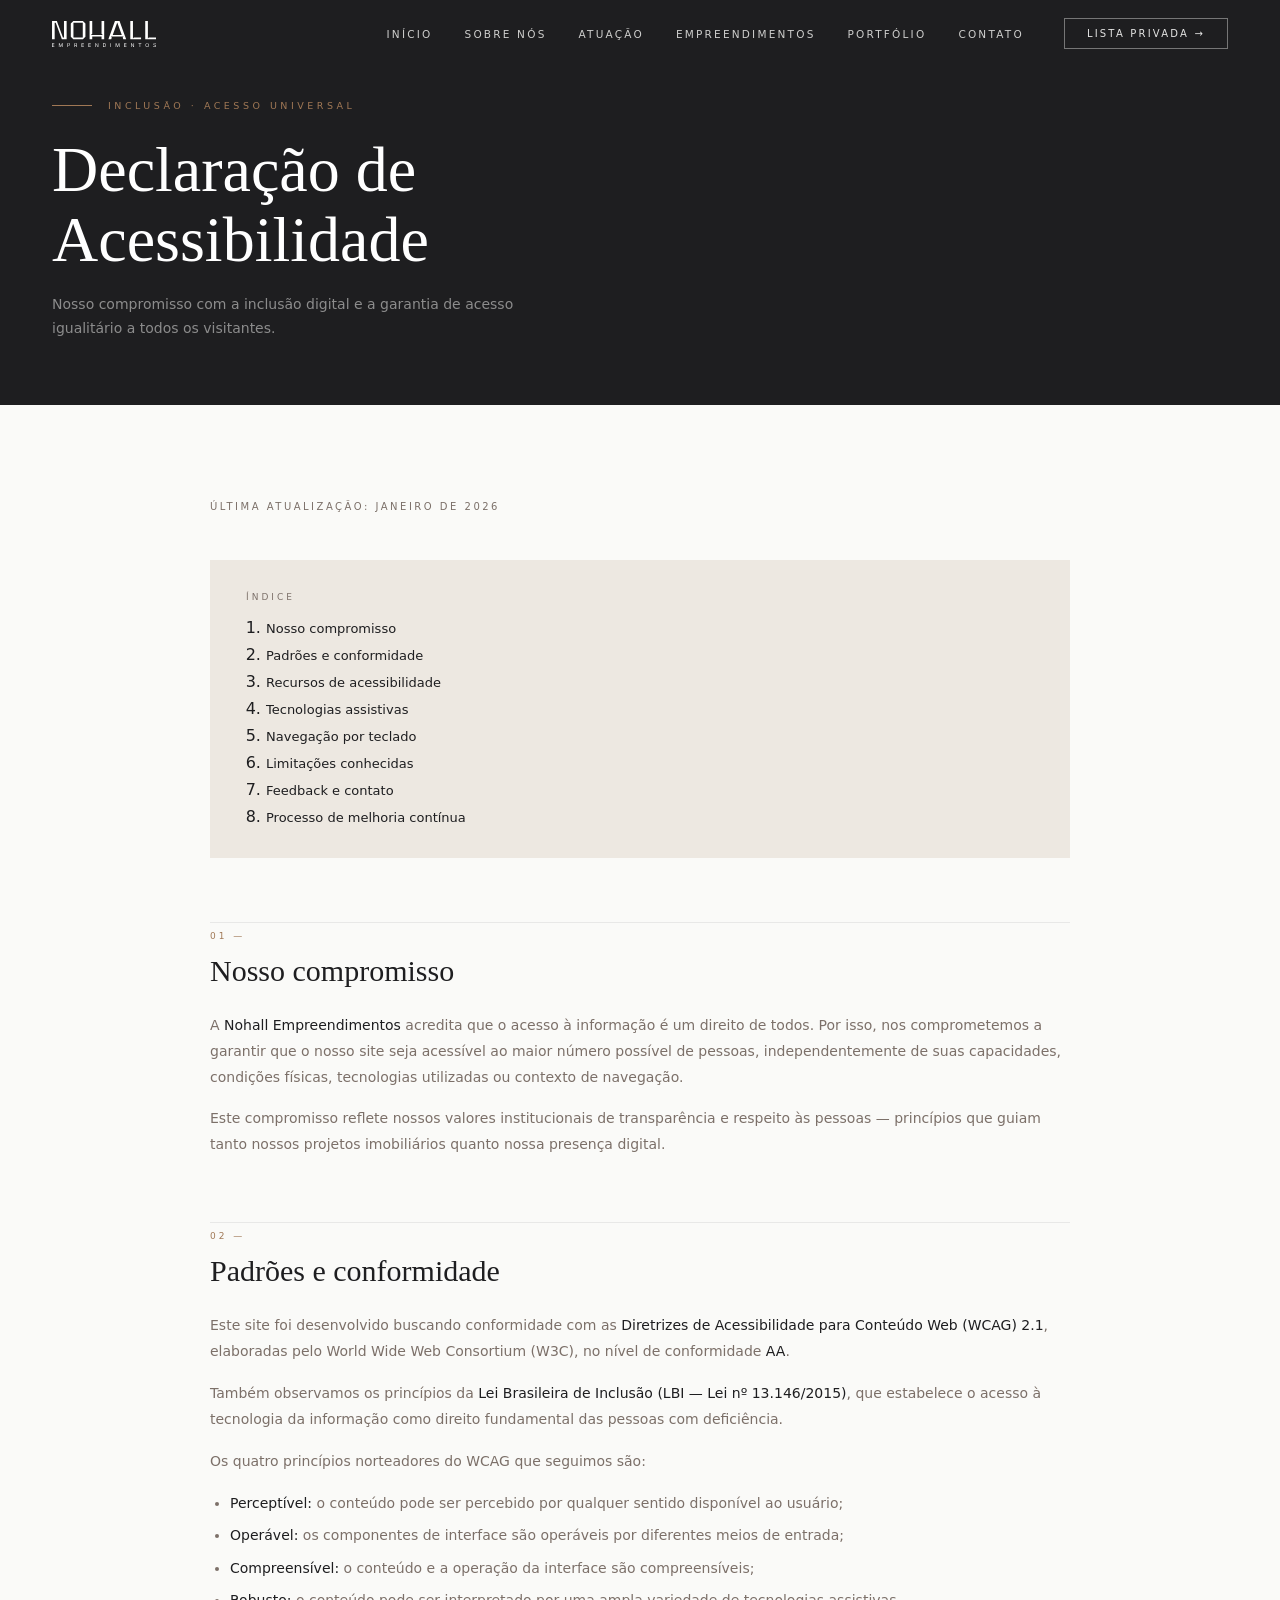
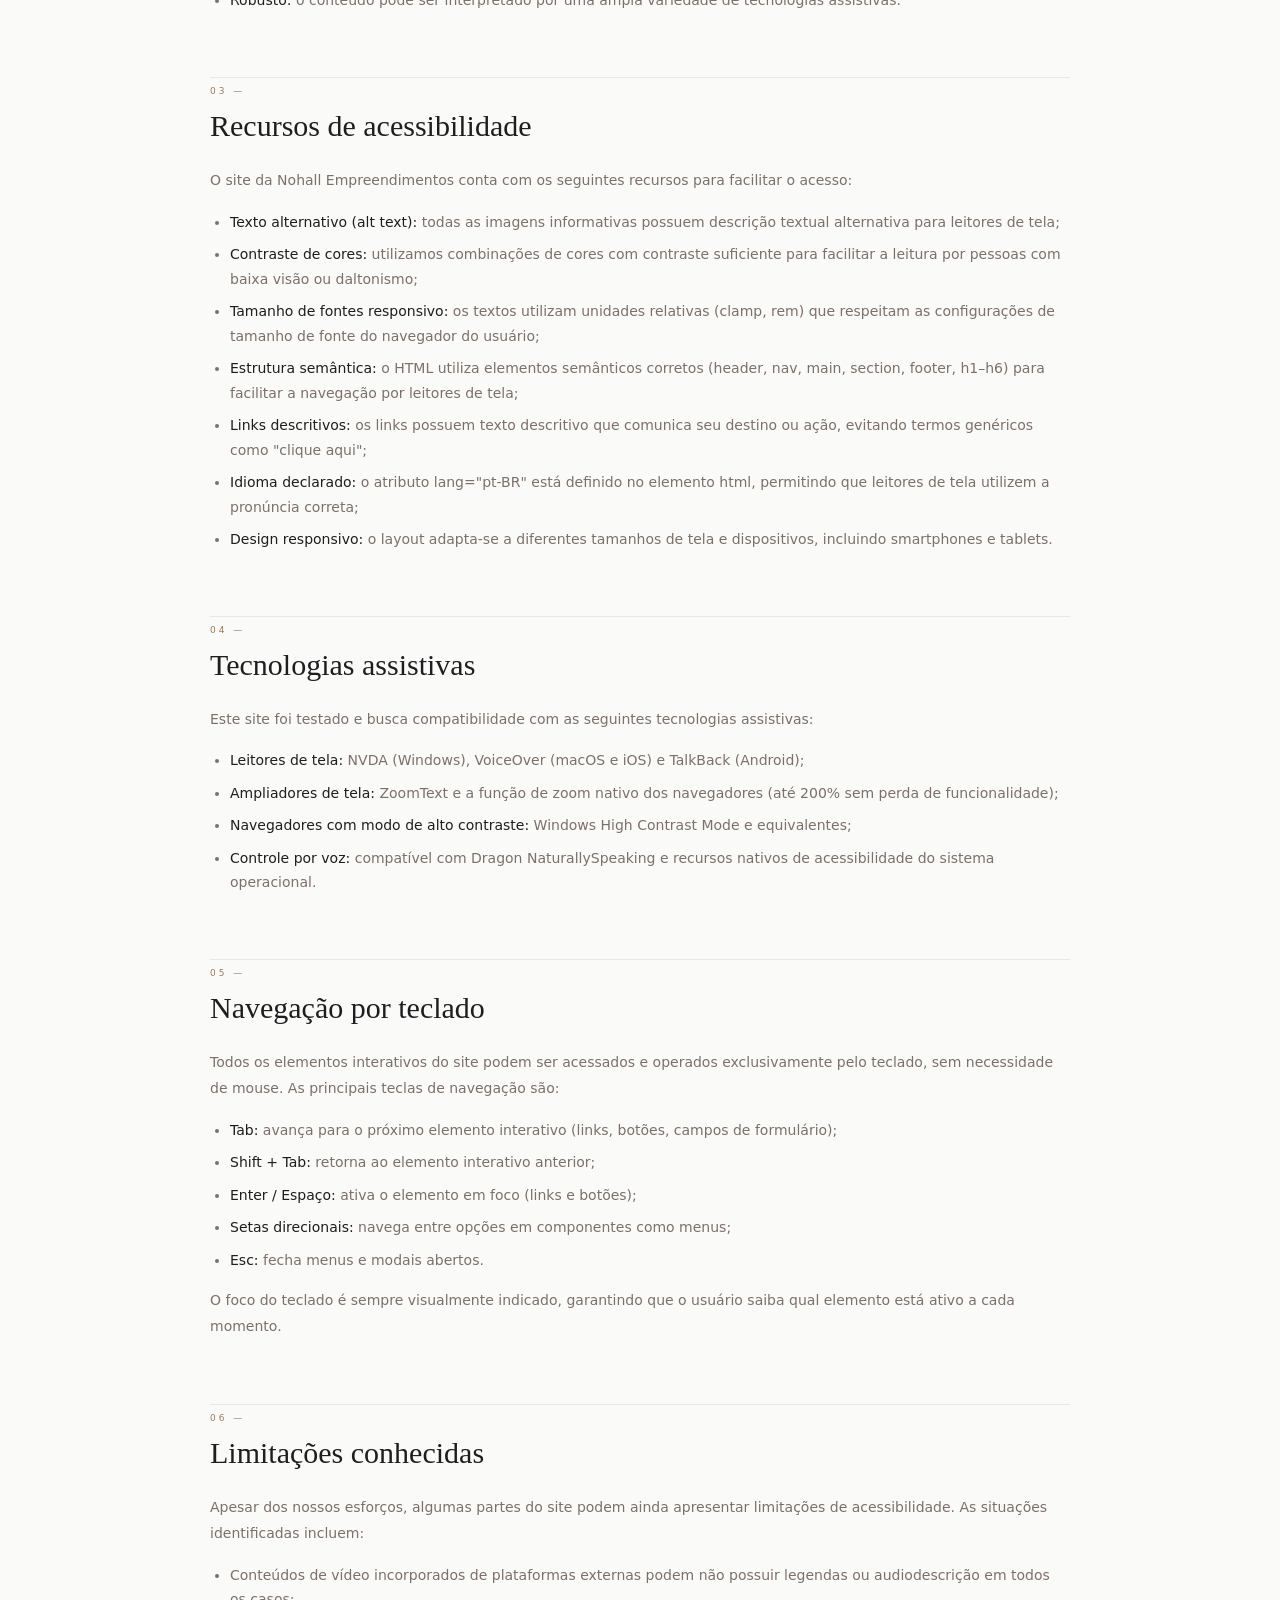
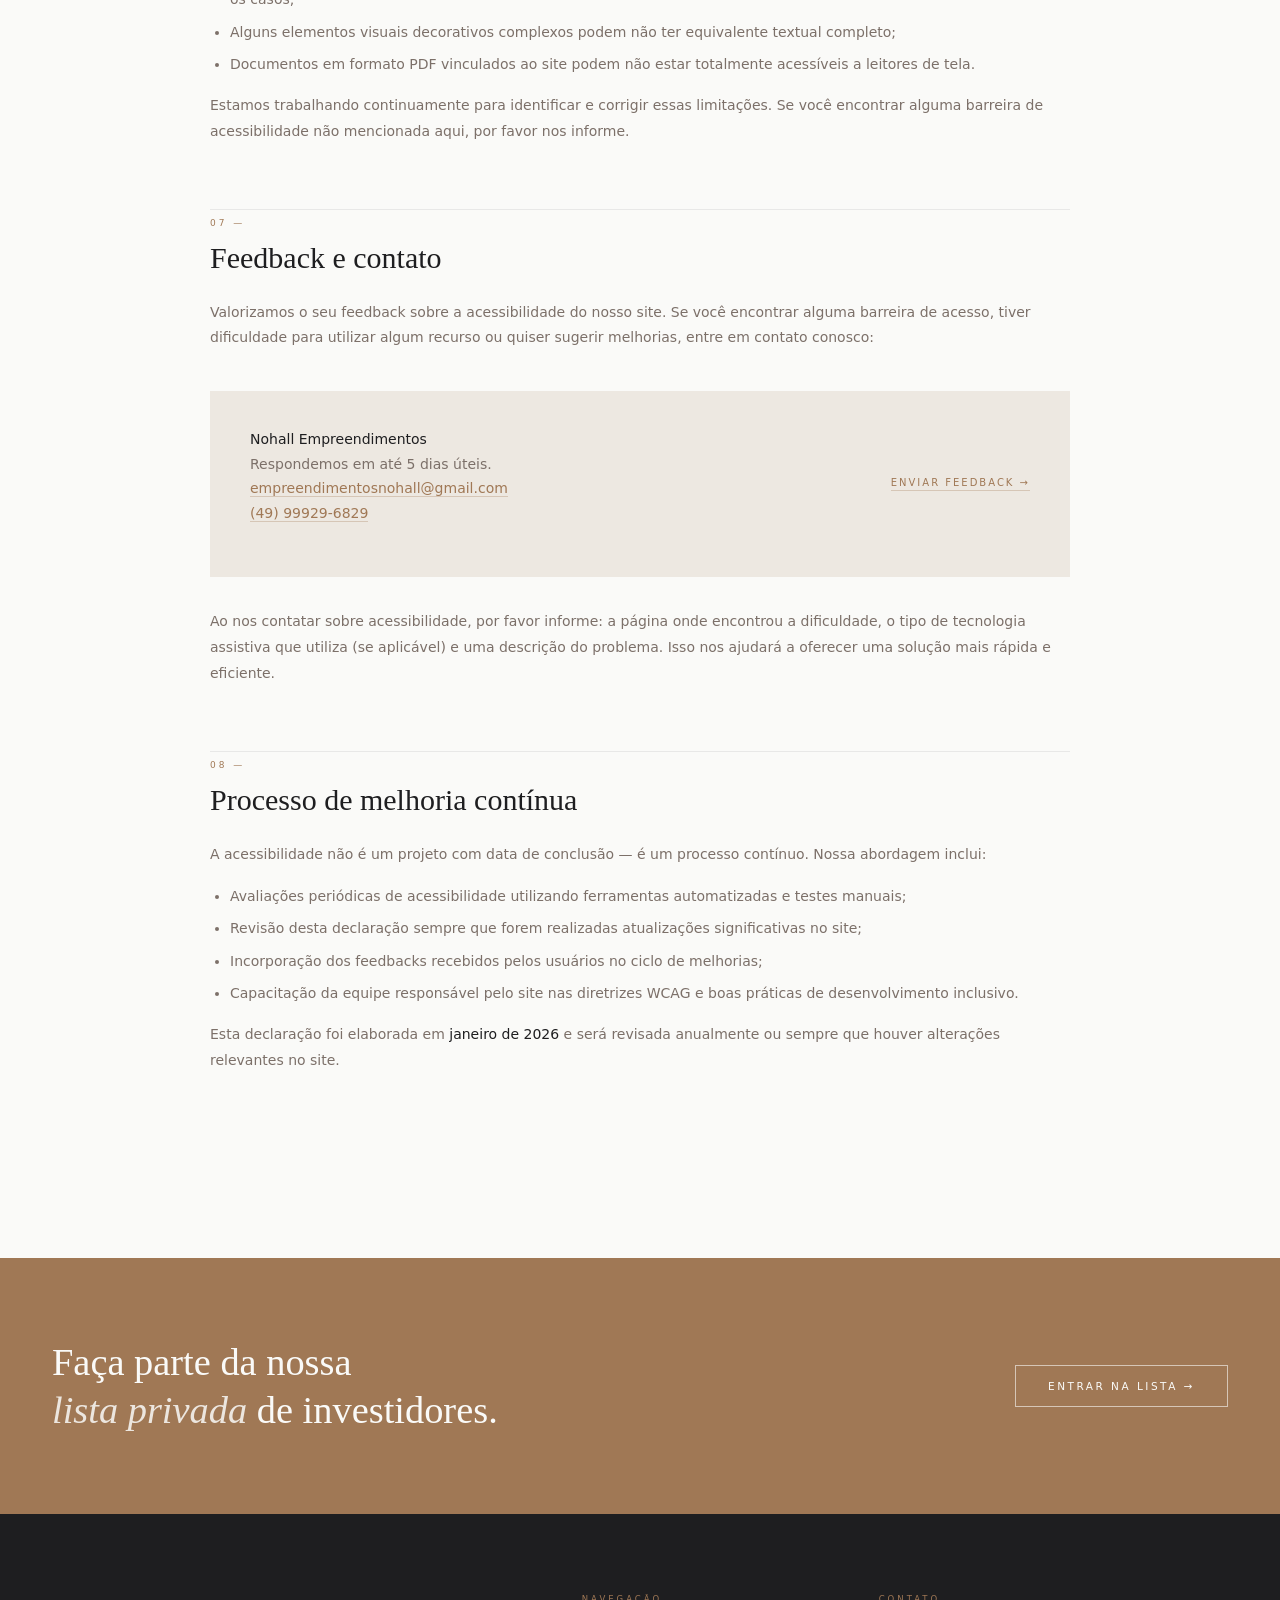
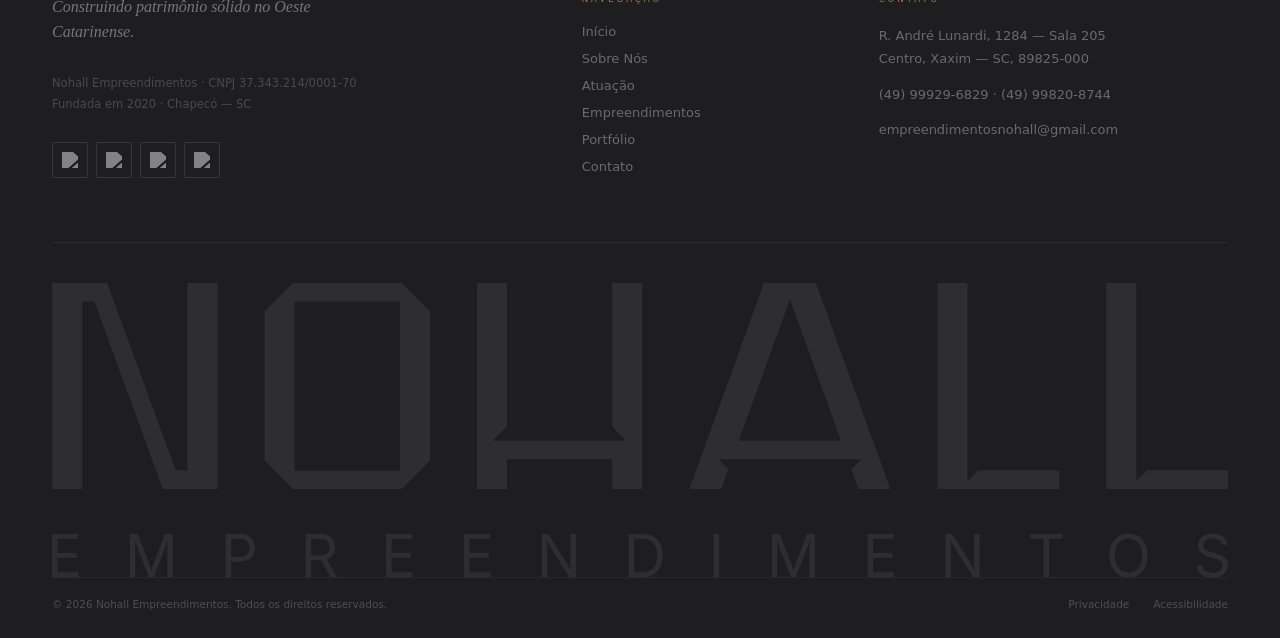
==== acessibilidade.html @ 390f0150 "Add files via upload" ====
<!DOCTYPE html>
<html lang="pt-BR">
<head>
<style>
@font-face{font-family:'AbhayaLibre';src:url('fonts/AbhayaLibre-Regular.ttf') format('truetype');font-weight:400;font-display:swap;}
@font-face{font-family:'AbhayaLibre';src:url('fonts/AbhayaLibre-Medium.ttf') format('truetype');font-weight:500;font-display:swap;}
@font-face{font-family:'Inter';src:url('fonts/Inter-Light-BETA.otf') format('opentype');font-weight:300;font-display:swap;}
@font-face{font-family:'Inter';src:url('fonts/Inter-Regular.otf') format('opentype');font-weight:400;font-display:swap;}
@font-face{font-family:'Inter';src:url('fonts/Inter-Italic.otf') format('opentype');font-weight:400;font-style:italic;font-display:swap;}
@font-face{font-family:'Inter';src:url('fonts/Inter-Medium.otf') format('opentype');font-weight:500;font-display:swap;}
</style>
<style>
:root{--mirage:#1E1E20;--pastel-brown:#A07855;--dawn-pink:#EDE8E1;--hemp:#7C7069;--white:#FAFAF8;--serif:'AbhayaLibre',Georgia,serif;--sans:'Inter',system-ui,sans-serif;--t:.3s cubic-bezier(.4,0,.2,1);}
*,*::before,*::after{box-sizing:border-box;margin:0;padding:0;}
html{scroll-behavior:smooth;}
body{font-family:var(--sans);background:var(--white);color:var(--mirage);overflow-x:hidden;-webkit-font-smoothing:antialiased;}
a{text-decoration:none;color:inherit;}
img{display:block;max-width:100%;}
.site-header{position:fixed;top:0;left:0;right:0;z-index:200;height:68px;display:flex;align-items:center;background:transparent;border-bottom:1px solid transparent;transition:background var(--t),border-color var(--t),box-shadow var(--t);}
.site-header.scrolled{background:rgba(250,250,248,.97);backdrop-filter:blur(12px);border-bottom:1px solid rgba(30,30,32,.08);box-shadow:0 1px 24px rgba(30,30,32,.05);}
.header-inner{max-width:1360px;width:100%;margin:0 auto;padding:0 52px;display:flex;align-items:center;}
.header-logo{line-height:0;margin-right:auto;}
.logo-light{display:block;height:26px;width:auto;}
.logo-dark{display:none;height:26px;width:auto;}
.site-header.scrolled .logo-light{display:none;}
.site-header.scrolled .logo-dark{display:block;}
.header-nav{display:flex;align-items:center;gap:32px;margin-right:40px;}
.header-nav a{font-size:10.5px;font-weight:500;letter-spacing:2.2px;text-transform:uppercase;color:rgba(250,250,248,.8);transition:color var(--t);white-space:nowrap;}
.header-nav a:hover{color:#fff;}
.header-nav a.active{color:var(--pastel-brown);}
.site-header.scrolled .header-nav a{color:var(--hemp);}
.site-header.scrolled .header-nav a:hover{color:var(--mirage);}
.site-header.scrolled .header-nav a.active{color:var(--pastel-brown);border-bottom:1px solid var(--pastel-brown);padding-bottom:2px;}
.header-cta{flex-shrink:0;display:inline-flex;align-items:center;border:1px solid rgba(250,250,248,.4);color:rgba(250,250,248,.9);padding:9px 22px;font-size:10px;font-weight:500;letter-spacing:2.2px;text-transform:uppercase;transition:all var(--t);}
.header-cta:hover{background:rgba(250,250,248,.1);}
.site-header.scrolled .header-cta{border-color:var(--mirage);color:var(--mirage);}
.site-header.scrolled .header-cta:hover{background:var(--mirage);color:var(--white);}
.ham{display:none;flex-direction:column;gap:5px;cursor:pointer;margin-left:auto;}
.ham span{width:22px;height:1.5px;background:rgba(250,250,248,.85);display:block;transition:background var(--t);}
.site-header.scrolled .ham span{background:var(--mirage);}
@media(max-width:900px){.header-nav,.header-cta{display:none;}.ham{display:flex;}.header-inner{padding:0 32px;}}
.mob-nav{display:none;position:fixed;inset:0;z-index:500;background:var(--mirage);flex-direction:column;align-items:center;justify-content:center;gap:36px;}
.mob-nav.open{display:flex;}
.mob-nav a{font-size:13px;letter-spacing:3px;text-transform:uppercase;color:rgba(250,250,248,.75);font-weight:500;transition:color var(--t);}
.mob-nav a:hover{color:var(--pastel-brown);}
.mob-close{position:absolute;top:24px;right:28px;background:none;border:none;color:rgba(250,250,248,.5);font-size:22px;cursor:pointer;}
.page-hero{position:relative;overflow:hidden;min-height:40vh;display:flex;align-items:flex-end;background:var(--mirage);}
.page-hero-inner{position:relative;z-index:2;max-width:1360px;width:100%;margin:0 auto;padding:100px 52px 64px;}
.page-hero-eyebrow{display:flex;align-items:center;gap:16px;margin-bottom:24px;}
.page-hero-eline{width:40px;height:1px;background:var(--pastel-brown);}
.page-hero-elabel{font-size:9.5px;letter-spacing:3.5px;text-transform:uppercase;color:var(--pastel-brown);font-weight:500;}
.page-hero-title{font-family:var(--serif);font-size:clamp(32px,5vw,64px);font-weight:400;color:#fff;line-height:1.1;}
.page-hero-sub{margin-top:16px;font-size:14px;color:rgba(250,250,248,.5);line-height:1.75;max-width:520px;}
@media(max-width:900px){.page-hero-inner{padding:88px 32px 48px;}}
.cta-band{background:var(--pastel-brown);padding:80px 52px;}
.cta-band-inner{max-width:1360px;margin:0 auto;display:flex;align-items:center;justify-content:space-between;gap:48px;}
.cta-band-title{font-family:var(--serif);font-size:clamp(24px,3vw,40px);font-weight:400;color:var(--white);line-height:1.25;}
.cta-band-title em{font-style:italic;opacity:.85;}
.btn-cta{flex-shrink:0;display:inline-flex;align-items:center;gap:10px;border:1.5px solid rgba(250,250,248,.6);color:var(--white);padding:14px 32px;font-size:10.5px;font-weight:500;letter-spacing:2.5px;text-transform:uppercase;transition:all var(--t);}
.btn-cta:hover{background:rgba(250,250,248,.12);border-color:var(--white);}
.site-footer{background:var(--mirage);padding:80px 52px 0;overflow:hidden;}
.footer-top{max-width:1360px;margin:0 auto;display:grid;grid-template-columns:2fr 1fr 1.5fr;gap:64px;padding-bottom:64px;border-bottom:1px solid rgba(250,250,248,.06);}
.footer-tagline{font-family:var(--serif);font-size:16px;font-style:italic;color:rgba(250,250,248,.4);line-height:1.6;margin-bottom:28px;max-width:300px;}
.footer-sub{font-size:11.5px;color:rgba(250,250,248,.2);line-height:1.8;margin-bottom:28px;}
.footer-social{display:flex;gap:8px;}
.footer-social a{width:36px;height:36px;border:1px solid rgba(250,250,248,.1);display:flex;align-items:center;justify-content:center;transition:border-color var(--t);}
.footer-social a:hover{border-color:var(--pastel-brown);}
.footer-social img{width:17px;height:17px;filter:brightness(0) invert(1);opacity:.45;}
.footer-social a:hover img{opacity:.85;}
.footer-nav-label{font-size:8.5px;letter-spacing:3px;text-transform:uppercase;color:var(--pastel-brown);font-weight:500;margin-bottom:20px;}
.footer-nav-list{display:flex;flex-direction:column;gap:12px;}
.footer-nav-list a{font-size:13px;color:rgba(250,250,248,.35);transition:color var(--t);}
.footer-nav-list a:hover{color:rgba(250,250,248,.85);}
.footer-contact-item{font-size:13px;color:rgba(250,250,248,.35);line-height:1.8;margin-bottom:12px;}
.footer-contact-item a{color:rgba(250,250,248,.35);transition:color var(--t);}
.footer-contact-item a:hover{color:var(--pastel-brown);}
.footer-wordmark{display:block;overflow:hidden;line-height:0;padding:40px 0 0;}
.footer-wordmark img{width:100%;height:auto;opacity:.07;filter:brightness(10);}
.footer-legal{max-width:1360px;margin:0 auto;padding:20px 0 28px;display:flex;justify-content:space-between;align-items:center;font-size:10.5px;color:rgba(250,250,248,.22);border-top:1px solid rgba(250,250,248,.05);}
.footer-legal a{color:rgba(250,250,248,.22);transition:color var(--t);}
.footer-legal a:hover{color:rgba(250,250,248,.5);}
.footer-legal-links{display:flex;gap:24px;}
@media(max-width:900px){.cta-band{padding:64px 32px;}.cta-band-inner{flex-direction:column;align-items:flex-start;gap:32px;}.footer-top{grid-template-columns:1fr;gap:40px;}.site-footer{padding:56px 32px 0;}}
</style>
<style>
.doc-section{padding:96px 52px 120px;background:var(--white);}
.doc-inner{max-width:860px;margin:0 auto;}
.doc-updated{font-size:10px;letter-spacing:2.5px;text-transform:uppercase;color:var(--hemp);font-weight:500;margin-bottom:48px;}
.doc-toc{background:var(--dawn-pink);padding:32px 36px;margin-bottom:64px;}
.doc-toc-label{font-size:9px;letter-spacing:3px;text-transform:uppercase;color:var(--hemp);font-weight:500;margin-bottom:16px;}
.doc-toc ol{padding-left:20px;display:flex;flex-direction:column;gap:8px;}
.doc-toc ol li a{font-size:13px;color:var(--mirage);transition:color var(--t);}
.doc-toc ol li a:hover{color:var(--pastel-brown);}
.doc-chapter{margin-bottom:64px;padding-top:8px;border-top:1px solid rgba(30,30,32,.08);}
.doc-chapter:first-of-type{border-top:none;}
.doc-chapter-num{font-size:9px;letter-spacing:3px;text-transform:uppercase;color:var(--pastel-brown);font-weight:500;margin-bottom:12px;}
.doc-chapter h2{font-family:var(--serif);font-size:clamp(22px,2.5vw,30px);font-weight:400;color:var(--mirage);line-height:1.2;margin-bottom:24px;}
.doc-chapter p{font-size:14px;color:var(--hemp);line-height:1.85;margin-bottom:16px;}
.doc-chapter p:last-child{margin-bottom:0;}
.doc-chapter ul,.doc-chapter ol{padding-left:20px;display:flex;flex-direction:column;gap:8px;margin-bottom:16px;}
.doc-chapter ul li,.doc-chapter ol li{font-size:14px;color:var(--hemp);line-height:1.75;}
.doc-chapter strong{color:var(--mirage);font-weight:500;}
.doc-chapter a{color:var(--pastel-brown);border-bottom:1px solid rgba(160,120,85,.3);transition:border-color var(--t);}
.doc-chapter a:hover{border-color:var(--pastel-brown);}
.doc-contact-box{margin-top:40px;background:var(--dawn-pink);padding:36px 40px;display:flex;align-items:center;justify-content:space-between;gap:32px;flex-wrap:wrap;}
.doc-contact-box p{font-size:14px;color:var(--hemp);line-height:1.75;max-width:480px;}
.doc-contact-link{flex-shrink:0;display:inline-flex;align-items:center;font-size:10px;font-weight:500;letter-spacing:2px;text-transform:uppercase;color:var(--mirage);border-bottom:1px solid rgba(30,30,32,.3);padding-bottom:2px;transition:color var(--t),border-color var(--t);}
.doc-contact-link:hover{color:var(--pastel-brown);border-color:var(--pastel-brown);}
@media(max-width:900px){.doc-section{padding:64px 32px 80px;}.doc-toc{padding:24px 24px;}.doc-contact-box{flex-direction:column;align-items:flex-start;gap:20px;padding:28px 24px;}}
</style>
<meta charset="UTF-8">
<meta name="viewport" content="width=device-width, initial-scale=1.0">
<title>Acessibilidade — Nohall Empreendimentos</title>
<meta name="description" content="Declaração de Acessibilidade da Nohall Empreendimentos. Nosso compromisso com a inclusão digital e acesso universal ao site.">
</head>
<body>

<nav class="mob-nav" id="mobNav">
  <button class="mob-close" onclick="document.getElementById('mobNav').classList.remove('open')">✕</button>
  <a href="index.html">Início</a><a href="sobre-nos.html">Sobre Nós</a><a href="atuacao.html">Atuação</a>
  <a href="empreendimentos.html">Empreendimentos</a><a href="portfolio.html">Portfólio</a><a href="contato.html">Contato</a>
</nav>
<header class="site-header" id="siteHeader">
  <div class="header-inner">
    <a href="index.html" class="header-logo">
      <img class="logo-light" src="[data-uri]" alt="Nohall Empreendimentos">
      <img class="logo-dark"  src="[data-uri]"  alt="Nohall Empreendimentos">
    </a>
    <nav class="header-nav"><a href="index.html">Início</a><a href="sobre-nos.html">Sobre Nós</a><a href="atuacao.html">Atuação</a><a href="empreendimentos.html">Empreendimentos</a><a href="portfolio.html">Portfólio</a><a href="contato.html">Contato</a></nav>
    <a href="https://forms.gle/a6qqLz8uzyVMCrLW6" class="header-cta" target="_blank" rel="noopener">Lista Privada →</a>
    <div class="ham" onclick="document.getElementById('mobNav').classList.add('open')"><span></span><span></span><span></span></div>
  </div>
</header>

<section class="page-hero">
  <div class="page-hero-inner">
    <div class="page-hero-eyebrow">
      <div class="page-hero-eline"></div>
      <span class="page-hero-elabel">Inclusão · Acesso Universal</span>
    </div>
    <h1 class="page-hero-title">Declaração de<br>Acessibilidade</h1>
    <p class="page-hero-sub">Nosso compromisso com a inclusão digital e a garantia de acesso igualitário a todos os visitantes.</p>
  </div>
</section>

<section class="doc-section">
  <div class="doc-inner">

    <p class="doc-updated">Última atualização: Janeiro de 2026</p>

    <div class="doc-toc">
      <div class="doc-toc-label">Índice</div>
      <ol>
        <li><a href="#compromisso">Nosso compromisso</a></li>
        <li><a href="#padroes">Padrões e conformidade</a></li>
        <li><a href="#recursos">Recursos de acessibilidade</a></li>
        <li><a href="#tecnologias">Tecnologias assistivas</a></li>
        <li><a href="#navegacao-teclado">Navegação por teclado</a></li>
        <li><a href="#limitacoes">Limitações conhecidas</a></li>
        <li><a href="#feedback">Feedback e contato</a></li>
        <li><a href="#melhorias">Processo de melhoria contínua</a></li>
      </ol>
    </div>

    <div class="doc-chapter" id="compromisso">
      <div class="doc-chapter-num">01 —</div>
      <h2>Nosso compromisso</h2>
      <p>A <strong>Nohall Empreendimentos</strong> acredita que o acesso à informação é um direito de todos. Por isso, nos comprometemos a garantir que o nosso site seja acessível ao maior número possível de pessoas, independentemente de suas capacidades, condições físicas, tecnologias utilizadas ou contexto de navegação.</p>
      <p>Este compromisso reflete nossos valores institucionais de transparência e respeito às pessoas — princípios que guiam tanto nossos projetos imobiliários quanto nossa presença digital.</p>
    </div>

    <div class="doc-chapter" id="padroes">
      <div class="doc-chapter-num">02 —</div>
      <h2>Padrões e conformidade</h2>
      <p>Este site foi desenvolvido buscando conformidade com as <strong>Diretrizes de Acessibilidade para Conteúdo Web (WCAG) 2.1</strong>, elaboradas pelo World Wide Web Consortium (W3C), no nível de conformidade <strong>AA</strong>.</p>
      <p>Também observamos os princípios da <strong>Lei Brasileira de Inclusão (LBI — Lei nº 13.146/2015)</strong>, que estabelece o acesso à tecnologia da informação como direito fundamental das pessoas com deficiência.</p>
      <p>Os quatro princípios norteadores do WCAG que seguimos são:</p>
      <ul>
        <li><strong>Perceptível:</strong> o conteúdo pode ser percebido por qualquer sentido disponível ao usuário;</li>
        <li><strong>Operável:</strong> os componentes de interface são operáveis por diferentes meios de entrada;</li>
        <li><strong>Compreensível:</strong> o conteúdo e a operação da interface são compreensíveis;</li>
        <li><strong>Robusto:</strong> o conteúdo pode ser interpretado por uma ampla variedade de tecnologias assistivas.</li>
      </ul>
    </div>

    <div class="doc-chapter" id="recursos">
      <div class="doc-chapter-num">03 —</div>
      <h2>Recursos de acessibilidade</h2>
      <p>O site da Nohall Empreendimentos conta com os seguintes recursos para facilitar o acesso:</p>
      <ul>
        <li><strong>Texto alternativo (alt text):</strong> todas as imagens informativas possuem descrição textual alternativa para leitores de tela;</li>
        <li><strong>Contraste de cores:</strong> utilizamos combinações de cores com contraste suficiente para facilitar a leitura por pessoas com baixa visão ou daltonismo;</li>
        <li><strong>Tamanho de fontes responsivo:</strong> os textos utilizam unidades relativas (clamp, rem) que respeitam as configurações de tamanho de fonte do navegador do usuário;</li>
        <li><strong>Estrutura semântica:</strong> o HTML utiliza elementos semânticos corretos (header, nav, main, section, footer, h1–h6) para facilitar a navegação por leitores de tela;</li>
        <li><strong>Links descritivos:</strong> os links possuem texto descritivo que comunica seu destino ou ação, evitando termos genéricos como "clique aqui";</li>
        <li><strong>Idioma declarado:</strong> o atributo lang="pt-BR" está definido no elemento html, permitindo que leitores de tela utilizem a pronúncia correta;</li>
        <li><strong>Design responsivo:</strong> o layout adapta-se a diferentes tamanhos de tela e dispositivos, incluindo smartphones e tablets.</li>
      </ul>
    </div>

    <div class="doc-chapter" id="tecnologias">
      <div class="doc-chapter-num">04 —</div>
      <h2>Tecnologias assistivas</h2>
      <p>Este site foi testado e busca compatibilidade com as seguintes tecnologias assistivas:</p>
      <ul>
        <li><strong>Leitores de tela:</strong> NVDA (Windows), VoiceOver (macOS e iOS) e TalkBack (Android);</li>
        <li><strong>Ampliadores de tela:</strong> ZoomText e a função de zoom nativo dos navegadores (até 200% sem perda de funcionalidade);</li>
        <li><strong>Navegadores com modo de alto contraste:</strong> Windows High Contrast Mode e equivalentes;</li>
        <li><strong>Controle por voz:</strong> compatível com Dragon NaturallySpeaking e recursos nativos de acessibilidade do sistema operacional.</li>
      </ul>
    </div>

    <div class="doc-chapter" id="navegacao-teclado">
      <div class="doc-chapter-num">05 —</div>
      <h2>Navegação por teclado</h2>
      <p>Todos os elementos interativos do site podem ser acessados e operados exclusivamente pelo teclado, sem necessidade de mouse. As principais teclas de navegação são:</p>
      <ul>
        <li><strong>Tab:</strong> avança para o próximo elemento interativo (links, botões, campos de formulário);</li>
        <li><strong>Shift + Tab:</strong> retorna ao elemento interativo anterior;</li>
        <li><strong>Enter / Espaço:</strong> ativa o elemento em foco (links e botões);</li>
        <li><strong>Setas direcionais:</strong> navega entre opções em componentes como menus;</li>
        <li><strong>Esc:</strong> fecha menus e modais abertos.</li>
      </ul>
      <p>O foco do teclado é sempre visualmente indicado, garantindo que o usuário saiba qual elemento está ativo a cada momento.</p>
    </div>

    <div class="doc-chapter" id="limitacoes">
      <div class="doc-chapter-num">06 —</div>
      <h2>Limitações conhecidas</h2>
      <p>Apesar dos nossos esforços, algumas partes do site podem ainda apresentar limitações de acessibilidade. As situações identificadas incluem:</p>
      <ul>
        <li>Conteúdos de vídeo incorporados de plataformas externas podem não possuir legendas ou audiodescrição em todos os casos;</li>
        <li>Alguns elementos visuais decorativos complexos podem não ter equivalente textual completo;</li>
        <li>Documentos em formato PDF vinculados ao site podem não estar totalmente acessíveis a leitores de tela.</li>
      </ul>
      <p>Estamos trabalhando continuamente para identificar e corrigir essas limitações. Se você encontrar alguma barreira de acessibilidade não mencionada aqui, por favor nos informe.</p>
    </div>

    <div class="doc-chapter" id="feedback">
      <div class="doc-chapter-num">07 —</div>
      <h2>Feedback e contato</h2>
      <p>Valorizamos o seu feedback sobre a acessibilidade do nosso site. Se você encontrar alguma barreira de acesso, tiver dificuldade para utilizar algum recurso ou quiser sugerir melhorias, entre em contato conosco:</p>
      <div class="doc-contact-box">
        <p>
          <strong>Nohall Empreendimentos</strong><br>
          Respondemos em até 5 dias úteis.<br>
          <a href="mailto:empreendimentosnohall@gmail.com">empreendimentosnohall@gmail.com</a><br>
          <a href="https://wa.me/5549999296829">(49) 99929-6829</a>
        </p>
        <a href="contato.html" class="doc-contact-link">Enviar feedback →</a>
      </div>
      <p style="margin-top:32px;">Ao nos contatar sobre acessibilidade, por favor informe: a página onde encontrou a dificuldade, o tipo de tecnologia assistiva que utiliza (se aplicável) e uma descrição do problema. Isso nos ajudará a oferecer uma solução mais rápida e eficiente.</p>
    </div>

    <div class="doc-chapter" id="melhorias">
      <div class="doc-chapter-num">08 —</div>
      <h2>Processo de melhoria contínua</h2>
      <p>A acessibilidade não é um projeto com data de conclusão — é um processo contínuo. Nossa abordagem inclui:</p>
      <ul>
        <li>Avaliações periódicas de acessibilidade utilizando ferramentas automatizadas e testes manuais;</li>
        <li>Revisão desta declaração sempre que forem realizadas atualizações significativas no site;</li>
        <li>Incorporação dos feedbacks recebidos pelos usuários no ciclo de melhorias;</li>
        <li>Capacitação da equipe responsável pelo site nas diretrizes WCAG e boas práticas de desenvolvimento inclusivo.</li>
      </ul>
      <p>Esta declaração foi elaborada em <strong>janeiro de 2026</strong> e será revisada anualmente ou sempre que houver alterações relevantes no site.</p>
    </div>

  </div>
</section>

<div class="cta-band">
  <div class="cta-band-inner">
    <h2 class="cta-band-title">Faça parte da nossa<br><em>lista privada</em> de investidores.</h2>
    <a href="https://forms.gle/a6qqLz8uzyVMCrLW6" class="btn-cta" target="_blank" rel="noopener">Entrar na lista →</a>
  </div>
</div>
<footer class="site-footer">
  <div class="footer-top">
    <div>
      <p class="footer-tagline">Construindo patrimônio sólido no Oeste Catarinense.</p>
      <p class="footer-sub">Nohall Empreendimentos · CNPJ 37.343.214/0001-70<br>Fundada em 2020 · Chapecó — SC</p>
      <div class="footer-social">
        <a href="https://www.instagram.com/nohall.empreendimentos" target="_blank" rel="noopener"><img src="https://static.wixstatic.com/media/11062b_ca1d837ce7194421b781ee7384061a8e~mv2.png" alt="Instagram"></a>
        <a href="https://www.facebook.com/nohallempreendimentos" target="_blank" rel="noopener"><img src="https://static.wixstatic.com/media/11062b_362ef89dec51403eb0ee59a21bde967c~mv2.png" alt="Facebook"></a>
        <a href="https://br.linkedin.com/company/nohalldeentrada" target="_blank" rel="noopener"><img src="https://static.wixstatic.com/media/11062b_72c275822d4344358ee379f14e7e115f~mv2.png" alt="LinkedIn"></a>
        <a href="https://www.youtube.com/@Nohallempreendimentos" target="_blank" rel="noopener"><img src="https://static.wixstatic.com/media/11062b_30de4e7217e64dfdadc3ea03beea7b94~mv2.png" alt="YouTube"></a>
      </div>
    </div>
    <div>
      <div class="footer-nav-label">Navegação</div>
      <nav class="footer-nav-list">
        <a href="index.html">Início</a><a href="sobre-nos.html">Sobre Nós</a><a href="atuacao.html">Atuação</a>
        <a href="empreendimentos.html">Empreendimentos</a><a href="portfolio.html">Portfólio</a><a href="contato.html">Contato</a>
      </nav>
    </div>
    <div>
      <div class="footer-nav-label">Contato</div>
      <div class="footer-contact-item"><a href="https://maps.google.com" target="_blank">R. André Lunardi, 1284 — Sala 205<br>Centro, Xaxim — SC, 89825-000</a></div>
      <div class="footer-contact-item"><a href="https://wa.me/5549999296829">(49) 99929-6829</a> · <a href="https://wa.me/5549998208744">(49) 99820-8744</a></div>
      <div class="footer-contact-item"><a href="mailto:empreendimentosnohall@gmail.com">empreendimentosnohall@gmail.com</a></div>
    </div>
  </div>
  <div class="footer-wordmark"><img src="[data-uri]" alt="Nohall"></div>
  <div class="footer-legal">
    <span>© 2026 Nohall Empreendimentos. Todos os direitos reservados.</span>
    <div class="footer-legal-links"><a href="politica-de-privacidade.html">Privacidade</a><a href="acessibilidade.html">Acessibilidade</a></div>
  </div>
</footer>
<script>(function(){var h=document.getElementById('siteHeader');function u(){h.classList.toggle('scrolled',window.scrollY>10);}window.addEventListener('scroll',u,{passive:true});u();})();</script>
</body>
</html>
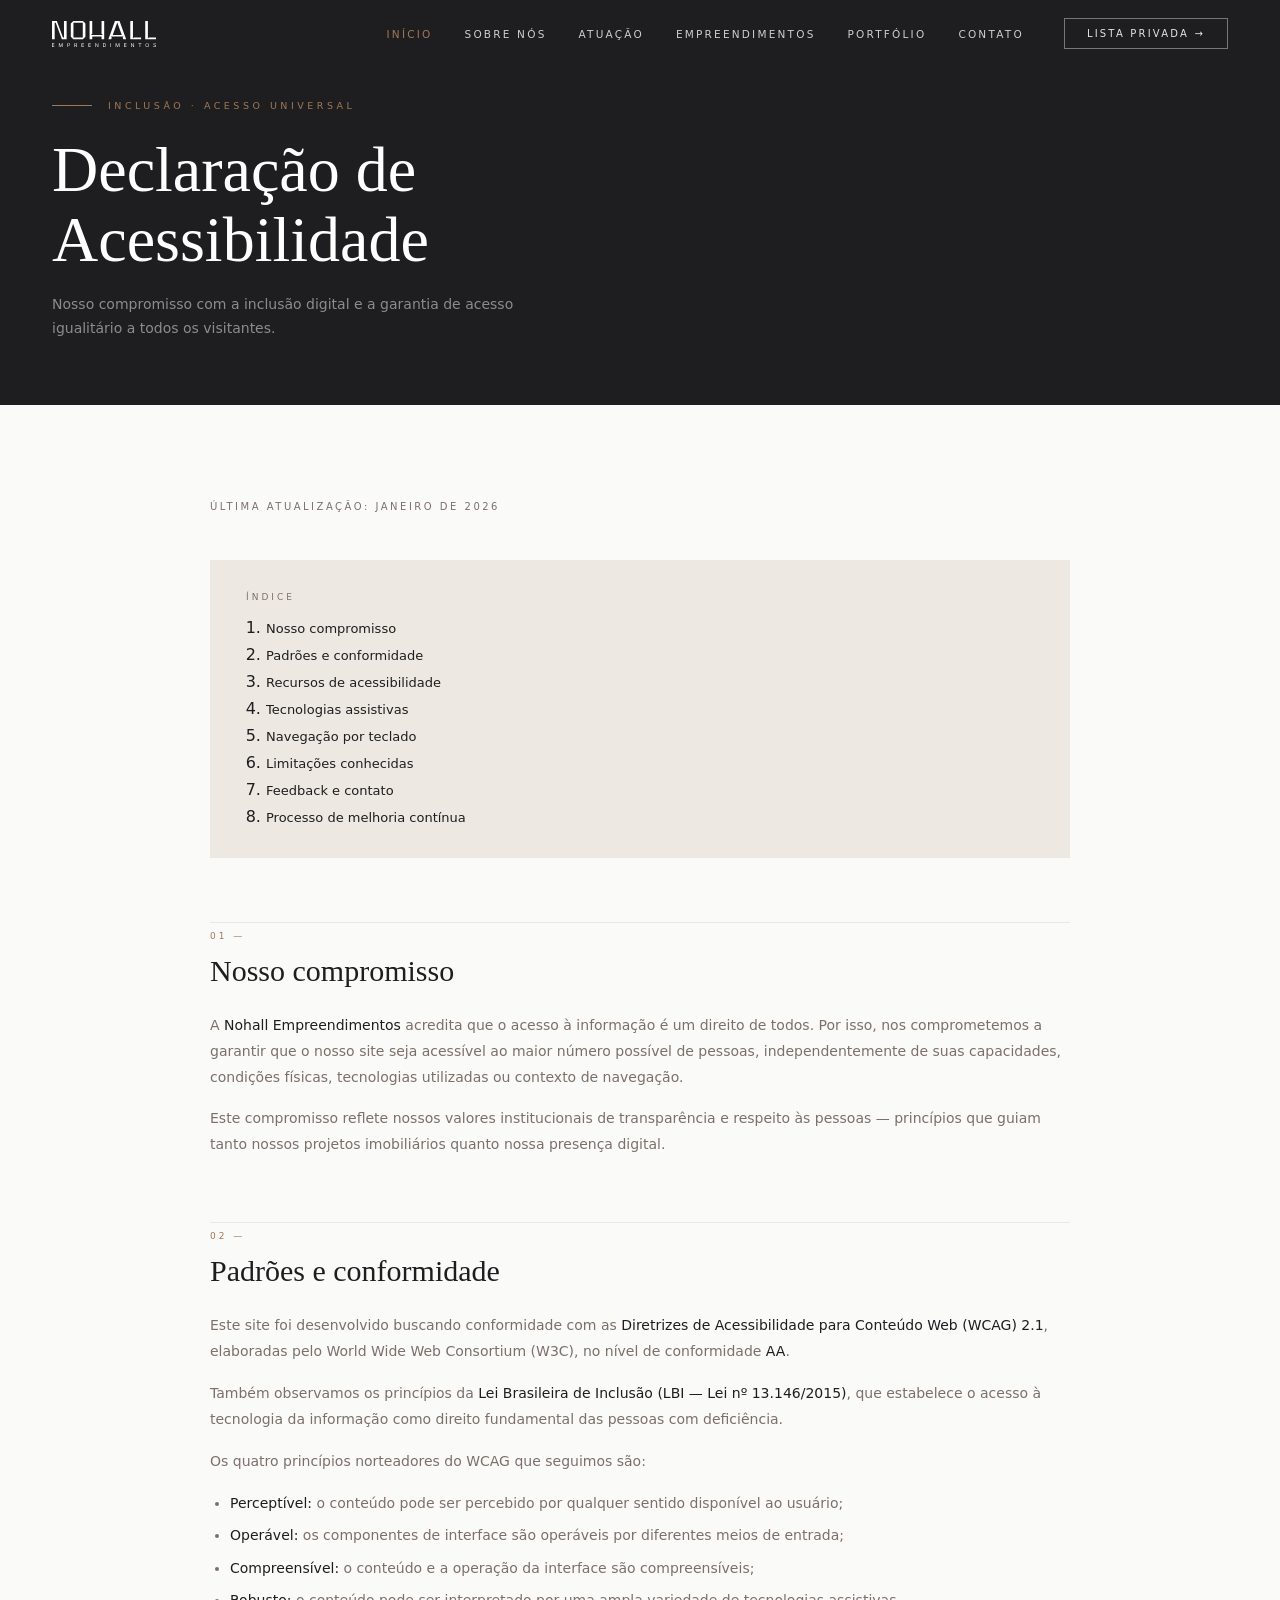
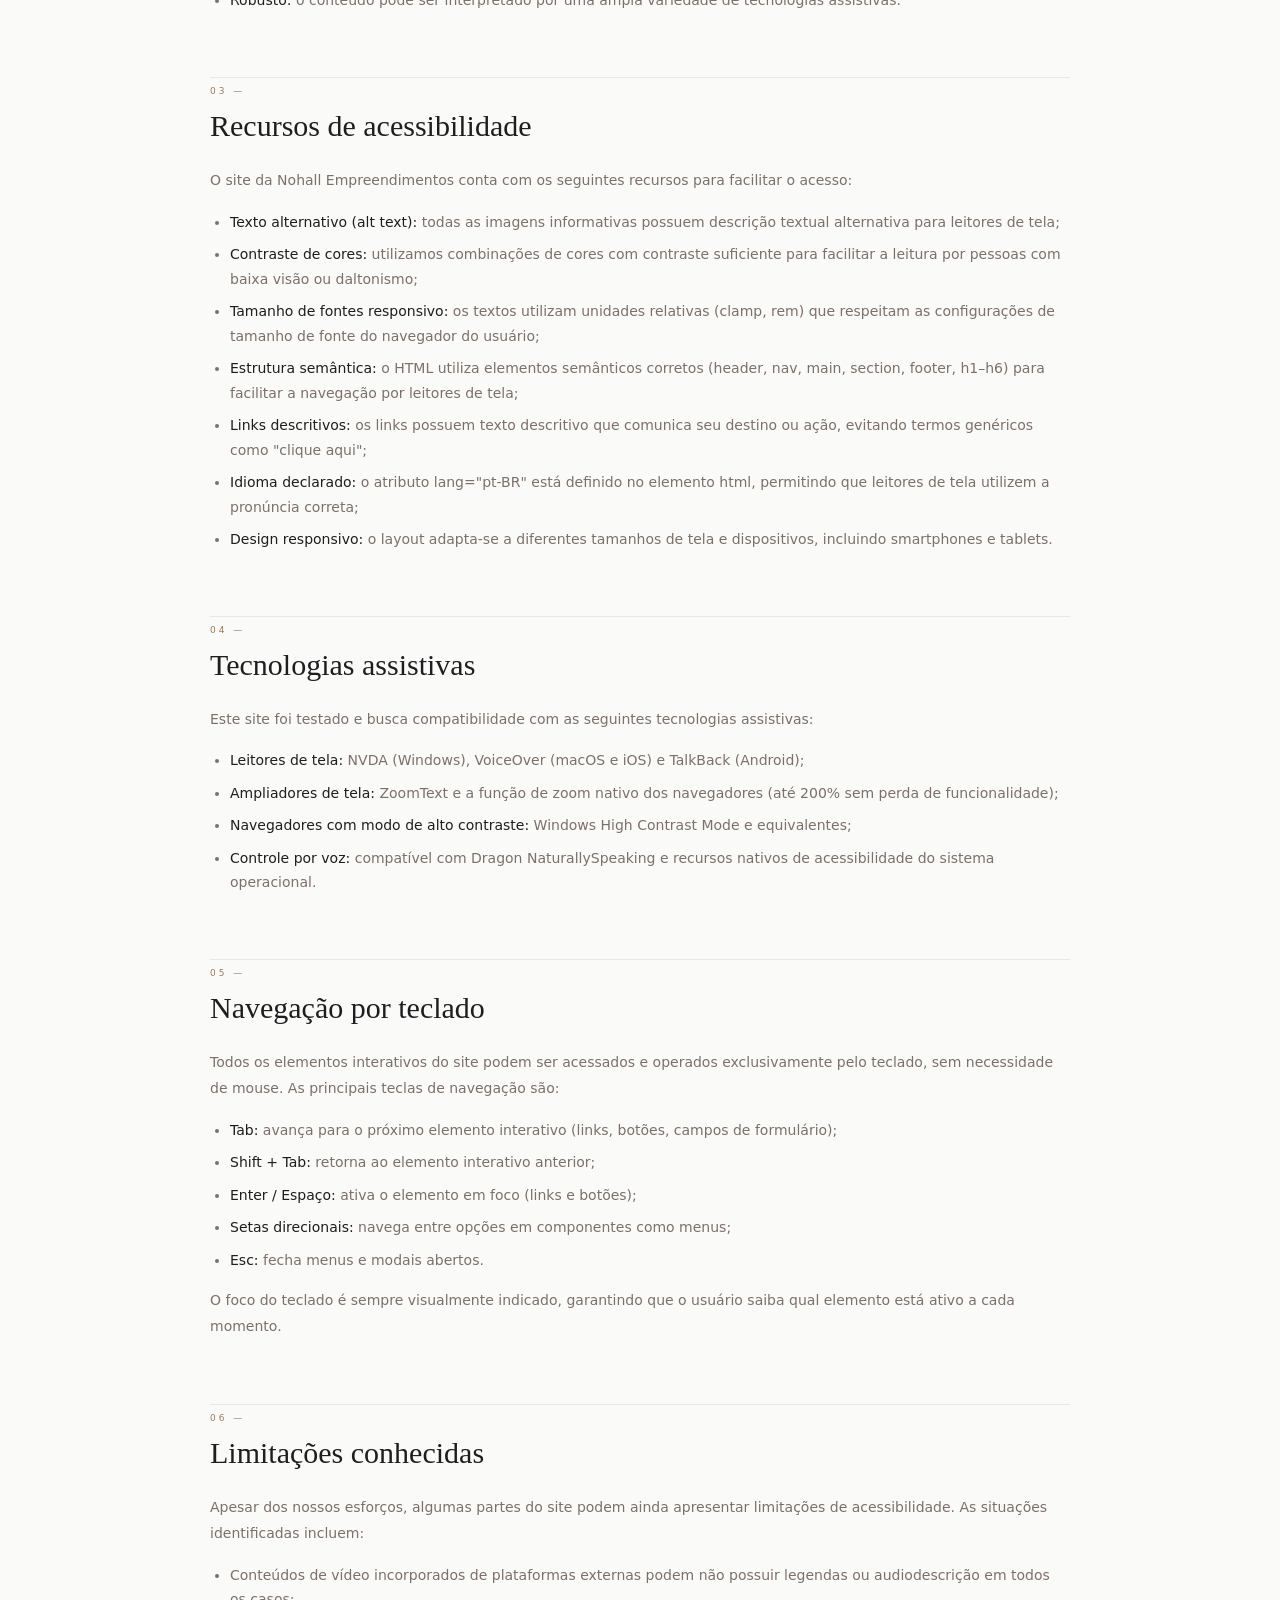
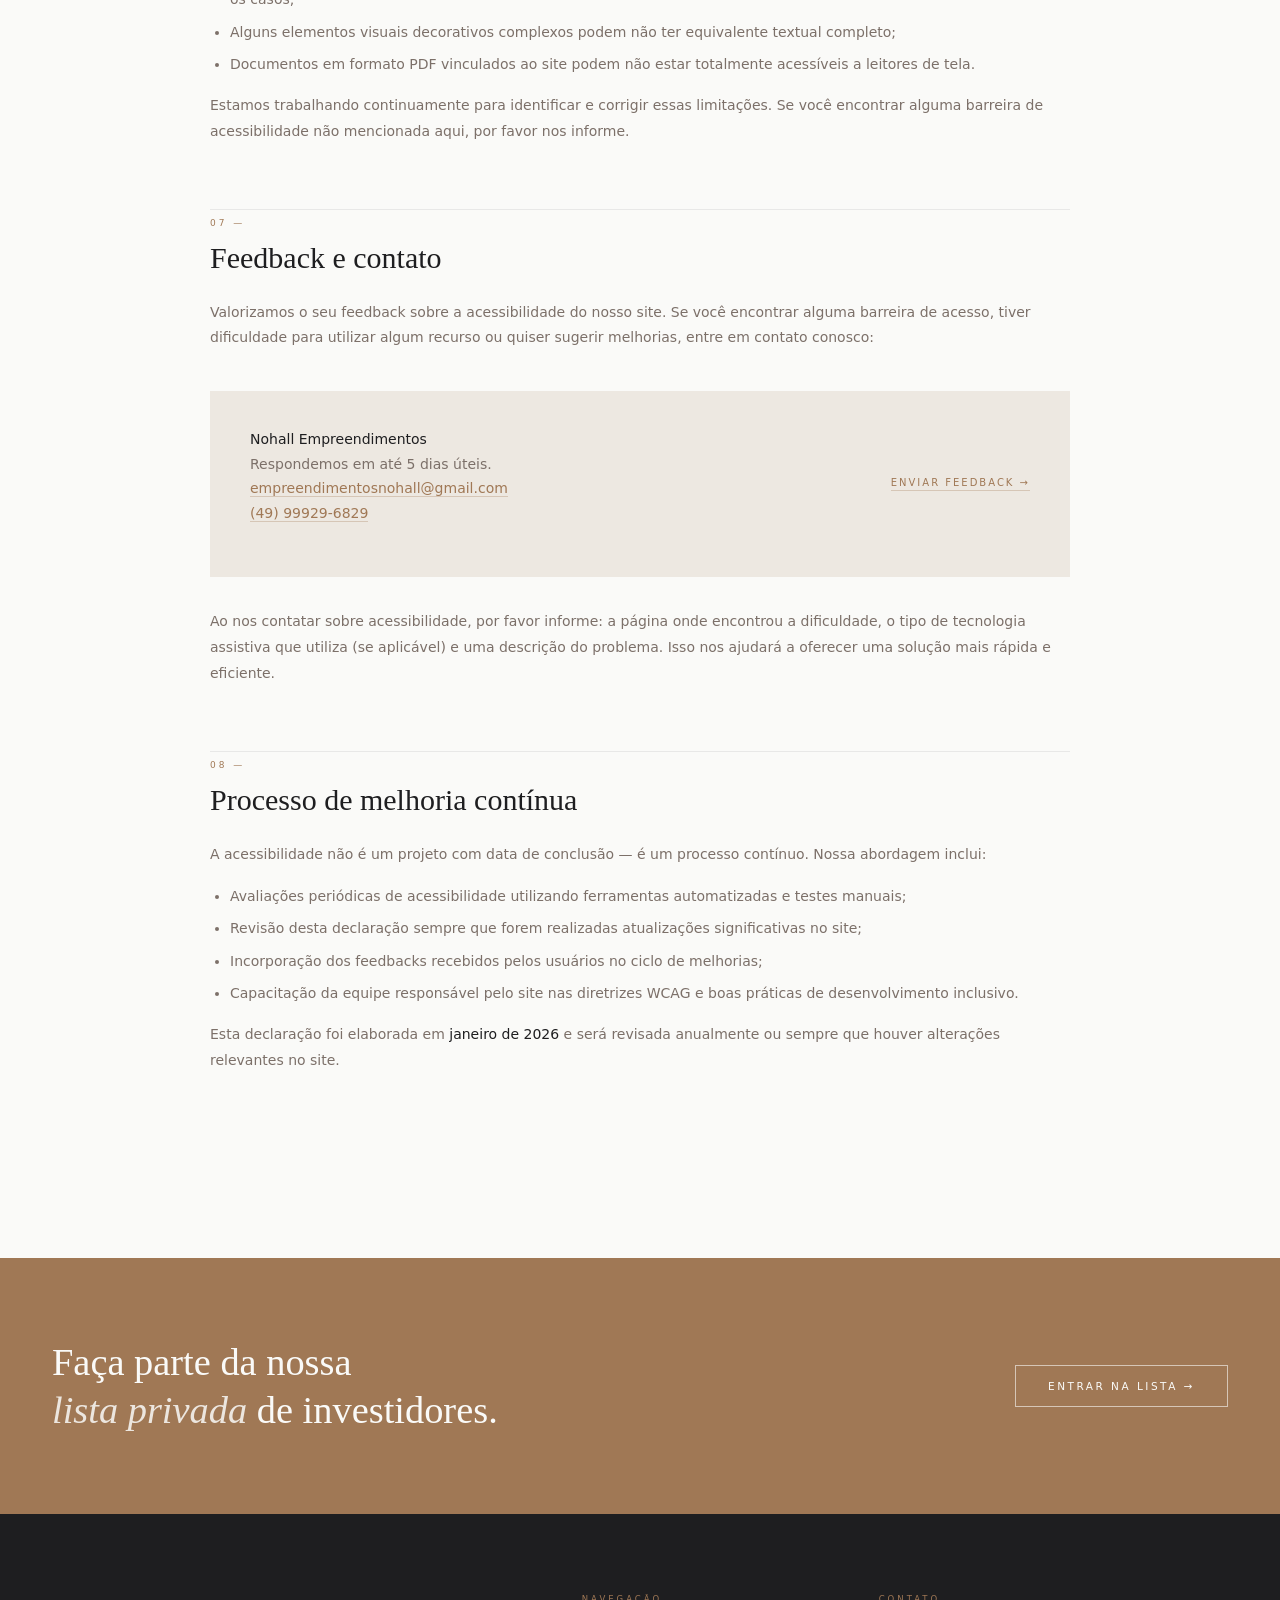
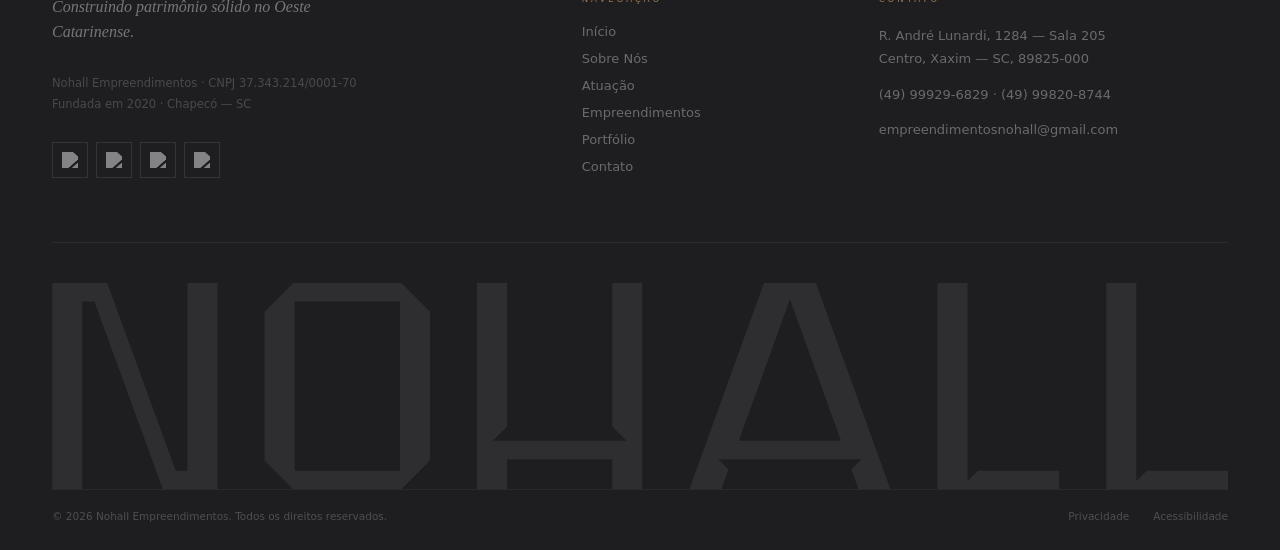
==== commit 417765e9: "Add files via upload" ====
--- a/acessibilidade.html
+++ b/acessibilidade.html
@@ -2,14 +2,129 @@
 <html lang="pt-BR">
 <head>
 <style>
+
+
+
+
+
+
+</style>
+<style>
+
+*,*::before,*::after{box-sizing:border-box;margin:0;padding:0;}
+html{scroll-behavior:smooth;}
+body{font-family:var(--sans);background:var(--white);color:var(--mirage);overflow-x:hidden;-webkit-font-smoothing:antialiased;}
+a{text-decoration:none;color:inherit;}
+img{display:block;max-width:100%;}
+
+
+
+
+
+
+
+
+
+
+
+
+
+
+
+
+
+
+
+
+
+
+
+
+
+
+
+
+.page-hero{position:relative;overflow:hidden;min-height:40vh;display:flex;align-items:flex-end;background:var(--mirage);}
+.page-hero-inner{position:relative;z-index:2;max-width:1360px;width:100%;margin:0 auto;padding:100px 52px 64px;}
+.page-hero-eyebrow{display:flex;align-items:center;gap:16px;margin-bottom:24px;}
+.page-hero-eline{width:40px;height:1px;background:var(--pastel-brown);}
+.page-hero-elabel{font-size:9.5px;letter-spacing:3.5px;text-transform:uppercase;color:var(--pastel-brown);font-weight:500;}
+.page-hero-title{font-family:var(--serif);font-size:clamp(32px,5vw,64px);font-weight:400;color:#fff;line-height:1.1;}
+.page-hero-sub{margin-top:16px;font-size:14px;color:rgba(250,250,248,.5);line-height:1.75;max-width:520px;}
+@media(max-width:900px){.page-hero-inner{padding:88px 32px 48px;}}
+
+
+
+
+
+
+
+
+
+
+
+
+
+
+
+
+
+
+
+
+
+
+
+
+
+
+
+
+
+</style>
+<style>
+.doc-section{padding:96px 52px 120px;background:var(--white);}
+.doc-inner{max-width:860px;margin:0 auto;}
+.doc-updated{font-size:10px;letter-spacing:2.5px;text-transform:uppercase;color:var(--hemp);font-weight:500;margin-bottom:48px;}
+.doc-toc{background:var(--dawn-pink);padding:32px 36px;margin-bottom:64px;}
+.doc-toc-label{font-size:9px;letter-spacing:3px;text-transform:uppercase;color:var(--hemp);font-weight:500;margin-bottom:16px;}
+.doc-toc ol{padding-left:20px;display:flex;flex-direction:column;gap:8px;}
+.doc-toc ol li a{font-size:13px;color:var(--mirage);transition:color var(--t);}
+.doc-toc ol li a:hover{color:var(--pastel-brown);}
+.doc-chapter{margin-bottom:64px;padding-top:8px;border-top:1px solid rgba(30,30,32,.08);}
+.doc-chapter:first-of-type{border-top:none;}
+.doc-chapter-num{font-size:9px;letter-spacing:3px;text-transform:uppercase;color:var(--pastel-brown);font-weight:500;margin-bottom:12px;}
+.doc-chapter h2{font-family:var(--serif);font-size:clamp(22px,2.5vw,30px);font-weight:400;color:var(--mirage);line-height:1.2;margin-bottom:24px;}
+.doc-chapter p{font-size:14px;color:var(--hemp);line-height:1.85;margin-bottom:16px;}
+.doc-chapter p:last-child{margin-bottom:0;}
+.doc-chapter ul,.doc-chapter ol{padding-left:20px;display:flex;flex-direction:column;gap:8px;margin-bottom:16px;}
+.doc-chapter ul li,.doc-chapter ol li{font-size:14px;color:var(--hemp);line-height:1.75;}
+.doc-chapter strong{color:var(--mirage);font-weight:500;}
+.doc-chapter a{color:var(--pastel-brown);border-bottom:1px solid rgba(160,120,85,.3);transition:border-color var(--t);}
+.doc-chapter a:hover{border-color:var(--pastel-brown);}
+.doc-contact-box{margin-top:40px;background:var(--dawn-pink);padding:36px 40px;display:flex;align-items:center;justify-content:space-between;gap:32px;flex-wrap:wrap;}
+.doc-contact-box p{font-size:14px;color:var(--hemp);line-height:1.75;max-width:480px;}
+.doc-contact-link{flex-shrink:0;display:inline-flex;align-items:center;font-size:10px;font-weight:500;letter-spacing:2px;text-transform:uppercase;color:var(--mirage);border-bottom:1px solid rgba(30,30,32,.3);padding-bottom:2px;transition:color var(--t),border-color var(--t);}
+.doc-contact-link:hover{color:var(--pastel-brown);border-color:var(--pastel-brown);}
+@media(max-width:900px){.doc-section{padding:64px 32px 80px;}.doc-toc{padding:24px 24px;}.doc-contact-box{flex-direction:column;align-items:flex-start;gap:20px;padding:28px 24px;}}
+</style>
+<meta charset="UTF-8">
+<meta name="viewport" content="width=device-width, initial-scale=1.0">
+<title>Acessibilidade — Nohall Empreendimentos</title>
+<meta name="description" content="Declaração de Acessibilidade da Nohall Empreendimentos. Nosso compromisso com a inclusão digital e acesso universal ao site.">
+
+<style>
+
 @font-face{font-family:'AbhayaLibre';src:url('fonts/AbhayaLibre-Regular.ttf') format('truetype');font-weight:400;font-display:swap;}
 @font-face{font-family:'AbhayaLibre';src:url('fonts/AbhayaLibre-Medium.ttf') format('truetype');font-weight:500;font-display:swap;}
 @font-face{font-family:'Inter';src:url('fonts/Inter-Light-BETA.otf') format('opentype');font-weight:300;font-display:swap;}
 @font-face{font-family:'Inter';src:url('fonts/Inter-Regular.otf') format('opentype');font-weight:400;font-display:swap;}
 @font-face{font-family:'Inter';src:url('fonts/Inter-Italic.otf') format('opentype');font-weight:400;font-style:italic;font-display:swap;}
 @font-face{font-family:'Inter';src:url('fonts/Inter-Medium.otf') format('opentype');font-weight:500;font-display:swap;}
+
 </style>
 <style>
+
 :root{--mirage:#1E1E20;--pastel-brown:#A07855;--dawn-pink:#EDE8E1;--hemp:#7C7069;--white:#FAFAF8;--serif:'AbhayaLibre',Georgia,serif;--sans:'Inter',system-ui,sans-serif;--t:.3s cubic-bezier(.4,0,.2,1);}
 *,*::before,*::after{box-sizing:border-box;margin:0;padding:0;}
 html{scroll-behavior:smooth;}
@@ -44,14 +159,6 @@
 .mob-nav a{font-size:13px;letter-spacing:3px;text-transform:uppercase;color:rgba(250,250,248,.75);font-weight:500;transition:color var(--t);}
 .mob-nav a:hover{color:var(--pastel-brown);}
 .mob-close{position:absolute;top:24px;right:28px;background:none;border:none;color:rgba(250,250,248,.5);font-size:22px;cursor:pointer;}
-.page-hero{position:relative;overflow:hidden;min-height:40vh;display:flex;align-items:flex-end;background:var(--mirage);}
-.page-hero-inner{position:relative;z-index:2;max-width:1360px;width:100%;margin:0 auto;padding:100px 52px 64px;}
-.page-hero-eyebrow{display:flex;align-items:center;gap:16px;margin-bottom:24px;}
-.page-hero-eline{width:40px;height:1px;background:var(--pastel-brown);}
-.page-hero-elabel{font-size:9.5px;letter-spacing:3.5px;text-transform:uppercase;color:var(--pastel-brown);font-weight:500;}
-.page-hero-title{font-family:var(--serif);font-size:clamp(32px,5vw,64px);font-weight:400;color:#fff;line-height:1.1;}
-.page-hero-sub{margin-top:16px;font-size:14px;color:rgba(250,250,248,.5);line-height:1.75;max-width:520px;}
-@media(max-width:900px){.page-hero-inner{padding:88px 32px 48px;}}
 .cta-band{background:var(--pastel-brown);padding:80px 52px;}
 .cta-band-inner{max-width:1360px;margin:0 auto;display:flex;align-items:center;justify-content:space-between;gap:48px;}
 .cta-band-title{font-family:var(--serif);font-size:clamp(24px,3vw,40px);font-weight:400;color:var(--white);line-height:1.25;}
@@ -81,40 +188,10 @@
 .footer-legal a:hover{color:rgba(250,250,248,.5);}
 .footer-legal-links{display:flex;gap:24px;}
 @media(max-width:900px){.cta-band{padding:64px 32px;}.cta-band-inner{flex-direction:column;align-items:flex-start;gap:32px;}.footer-top{grid-template-columns:1fr;gap:40px;}.site-footer{padding:56px 32px 0;}}
+
 </style>
-<style>
-.doc-section{padding:96px 52px 120px;background:var(--white);}
-.doc-inner{max-width:860px;margin:0 auto;}
-.doc-updated{font-size:10px;letter-spacing:2.5px;text-transform:uppercase;color:var(--hemp);font-weight:500;margin-bottom:48px;}
-.doc-toc{background:var(--dawn-pink);padding:32px 36px;margin-bottom:64px;}
-.doc-toc-label{font-size:9px;letter-spacing:3px;text-transform:uppercase;color:var(--hemp);font-weight:500;margin-bottom:16px;}
-.doc-toc ol{padding-left:20px;display:flex;flex-direction:column;gap:8px;}
-.doc-toc ol li a{font-size:13px;color:var(--mirage);transition:color var(--t);}
-.doc-toc ol li a:hover{color:var(--pastel-brown);}
-.doc-chapter{margin-bottom:64px;padding-top:8px;border-top:1px solid rgba(30,30,32,.08);}
-.doc-chapter:first-of-type{border-top:none;}
-.doc-chapter-num{font-size:9px;letter-spacing:3px;text-transform:uppercase;color:var(--pastel-brown);font-weight:500;margin-bottom:12px;}
-.doc-chapter h2{font-family:var(--serif);font-size:clamp(22px,2.5vw,30px);font-weight:400;color:var(--mirage);line-height:1.2;margin-bottom:24px;}
-.doc-chapter p{font-size:14px;color:var(--hemp);line-height:1.85;margin-bottom:16px;}
-.doc-chapter p:last-child{margin-bottom:0;}
-.doc-chapter ul,.doc-chapter ol{padding-left:20px;display:flex;flex-direction:column;gap:8px;margin-bottom:16px;}
-.doc-chapter ul li,.doc-chapter ol li{font-size:14px;color:var(--hemp);line-height:1.75;}
-.doc-chapter strong{color:var(--mirage);font-weight:500;}
-.doc-chapter a{color:var(--pastel-brown);border-bottom:1px solid rgba(160,120,85,.3);transition:border-color var(--t);}
-.doc-chapter a:hover{border-color:var(--pastel-brown);}
-.doc-contact-box{margin-top:40px;background:var(--dawn-pink);padding:36px 40px;display:flex;align-items:center;justify-content:space-between;gap:32px;flex-wrap:wrap;}
-.doc-contact-box p{font-size:14px;color:var(--hemp);line-height:1.75;max-width:480px;}
-.doc-contact-link{flex-shrink:0;display:inline-flex;align-items:center;font-size:10px;font-weight:500;letter-spacing:2px;text-transform:uppercase;color:var(--mirage);border-bottom:1px solid rgba(30,30,32,.3);padding-bottom:2px;transition:color var(--t),border-color var(--t);}
-.doc-contact-link:hover{color:var(--pastel-brown);border-color:var(--pastel-brown);}
-@media(max-width:900px){.doc-section{padding:64px 32px 80px;}.doc-toc{padding:24px 24px;}.doc-contact-box{flex-direction:column;align-items:flex-start;gap:20px;padding:28px 24px;}}
-</style>
-<meta charset="UTF-8">
-<meta name="viewport" content="width=device-width, initial-scale=1.0">
-<title>Acessibilidade — Nohall Empreendimentos</title>
-<meta name="description" content="Declaração de Acessibilidade da Nohall Empreendimentos. Nosso compromisso com a inclusão digital e acesso universal ao site.">
 </head>
 <body>
-
 <nav class="mob-nav" id="mobNav">
   <button class="mob-close" onclick="document.getElementById('mobNav').classList.remove('open')">✕</button>
   <a href="index.html">Início</a><a href="sobre-nos.html">Sobre Nós</a><a href="atuacao.html">Atuação</a>
@@ -126,11 +203,14 @@
       <img class="logo-light" src="[data-uri]" alt="Nohall Empreendimentos">
       <img class="logo-dark"  src="[data-uri]"  alt="Nohall Empreendimentos">
     </a>
-    <nav class="header-nav"><a href="index.html">Início</a><a href="sobre-nos.html">Sobre Nós</a><a href="atuacao.html">Atuação</a><a href="empreendimentos.html">Empreendimentos</a><a href="portfolio.html">Portfólio</a><a href="contato.html">Contato</a></nav>
-    <a href="https://forms.gle/a6qqLz8uzyVMCrLW6" class="header-cta" target="_blank" rel="noopener">Lista Privada →</a>
+    <nav class="header-nav"><a href="index.html" class="active">Início</a><a href="sobre-nos.html">Sobre Nós</a><a href="atuacao.html">Atuação</a><a href="empreendimentos.html">Empreendimentos</a><a href="portfolio.html">Portfólio</a><a href="contato.html">Contato</a></nav>
+    <a href="lista-privada.html" class="header-cta">Lista Privada →</a>
     <div class="ham" onclick="document.getElementById('mobNav').classList.add('open')"><span></span><span></span><span></span></div>
   </div>
 </header>
+
+
+
 
 <section class="page-hero">
   <div class="page-hero-inner">
@@ -268,23 +348,54 @@
   </div>
 </section>
 
+
+
 <div class="cta-band">
   <div class="cta-band-inner">
     <h2 class="cta-band-title">Faça parte da nossa<br><em>lista privada</em> de investidores.</h2>
-    <a href="https://forms.gle/a6qqLz8uzyVMCrLW6" class="btn-cta" target="_blank" rel="noopener">Entrar na lista →</a>
+    <a href="lista-privada.html" class="btn-cta" target="_blank" rel="noopener">
+      Entrar na lista →
+    </a>
   </div>
 </div>
+
+<!-- ════════════════════════
+     FOOTER
+════════════════════════ -->
+
+
+<script>
+// ── Accordion valores ──
+document.querySelectorAll('.mv-item').forEach(function(item) {
+  item.querySelector('.mv-header').addEventListener('click', function() {
+    var isActive = item.classList.contains('active');
+    document.querySelectorAll('.mv-item').forEach(function(i) { i.classList.remove('active'); });
+    if (!isActive) item.classList.add('active');
+  });
+});
+</script>
+
+<script>
+(function() {
+  var hdr = document.getElementById('siteHeader');
+  function update() {
+    hdr.classList.toggle('scrolled', window.scrollY > 10);
+  }
+  window.addEventListener('scroll', update, { passive: true });
+  update();
+})();
+</script>
+
+
 <footer class="site-footer">
   <div class="footer-top">
     <div>
       <p class="footer-tagline">Construindo patrimônio sólido no Oeste Catarinense.</p>
       <p class="footer-sub">Nohall Empreendimentos · CNPJ 37.343.214/0001-70<br>Fundada em 2020 · Chapecó — SC</p>
-      <div class="footer-social">
-        <a href="https://www.instagram.com/nohall.empreendimentos" target="_blank" rel="noopener"><img src="https://static.wixstatic.com/media/11062b_ca1d837ce7194421b781ee7384061a8e~mv2.png" alt="Instagram"></a>
+      <div class="footer-social"><a href="https://www.instagram.com/nohall.empreendimentos" target="_blank" rel="noopener"><img src="https://static.wixstatic.com/media/11062b_ca1d837ce7194421b781ee7384061a8e~mv2.png" alt="Instagram"></a>
         <a href="https://www.facebook.com/nohallempreendimentos" target="_blank" rel="noopener"><img src="https://static.wixstatic.com/media/11062b_362ef89dec51403eb0ee59a21bde967c~mv2.png" alt="Facebook"></a>
         <a href="https://br.linkedin.com/company/nohalldeentrada" target="_blank" rel="noopener"><img src="https://static.wixstatic.com/media/11062b_72c275822d4344358ee379f14e7e115f~mv2.png" alt="LinkedIn"></a>
-        <a href="https://www.youtube.com/@Nohallempreendimentos" target="_blank" rel="noopener"><img src="https://static.wixstatic.com/media/11062b_30de4e7217e64dfdadc3ea03beea7b94~mv2.png" alt="YouTube"></a>
-      </div>
+        <a href="https://www.youtube.com/@Nohallempreendimentos" target="_blank" rel="noopener"><img src="https://static.wixstatic.com/media/11062b_30de4e7217e64dfdadc3ea03beea7b94~mv2.png" alt="YouTube"></a></div>
     </div>
     <div>
       <div class="footer-nav-label">Navegação</div>
@@ -300,7 +411,7 @@
       <div class="footer-contact-item"><a href="mailto:empreendimentosnohall@gmail.com">empreendimentosnohall@gmail.com</a></div>
     </div>
   </div>
-  <div class="footer-wordmark"><img src="[data-uri]" alt="Nohall"></div>
+  <div class="footer-wordmark"><img src="[data-uri]" alt="Nohall"></div>
   <div class="footer-legal">
     <span>© 2026 Nohall Empreendimentos. Todos os direitos reservados.</span>
     <div class="footer-legal-links"><a href="politica-de-privacidade.html">Privacidade</a><a href="acessibilidade.html">Acessibilidade</a></div>
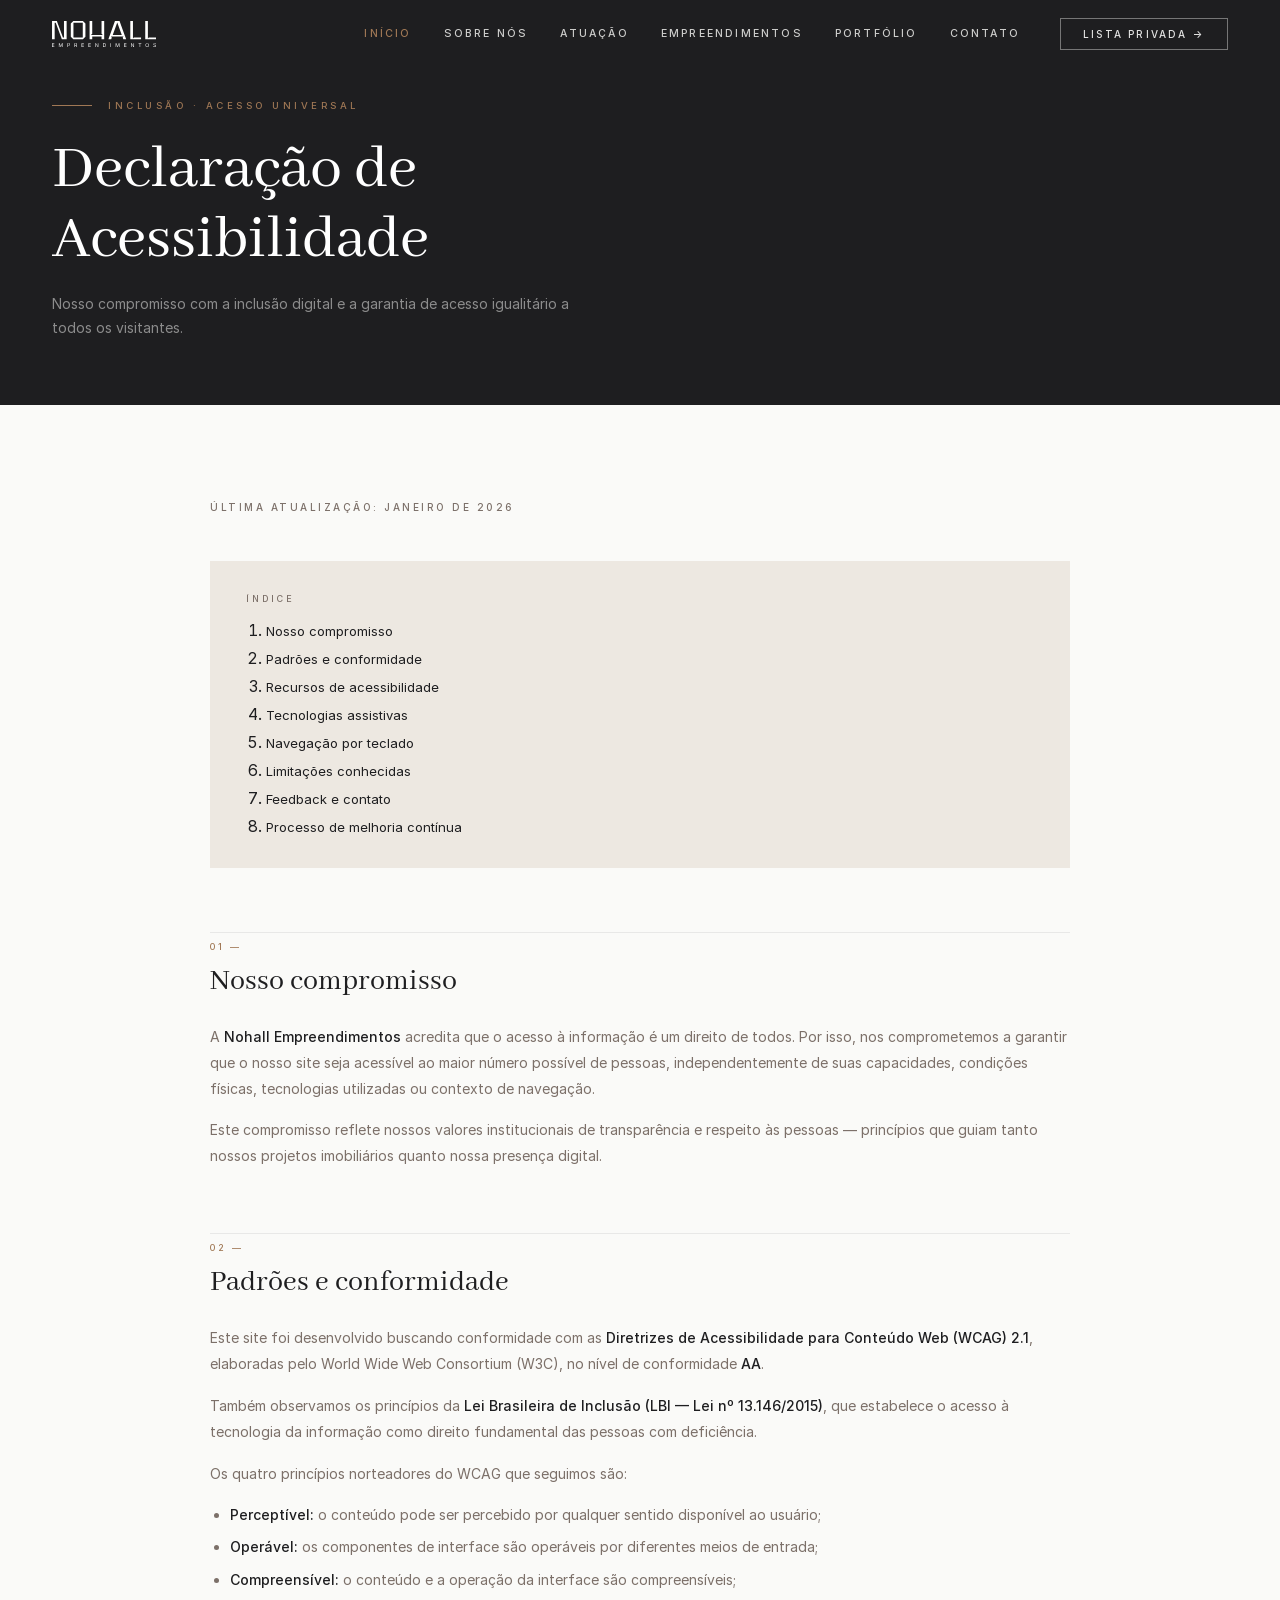
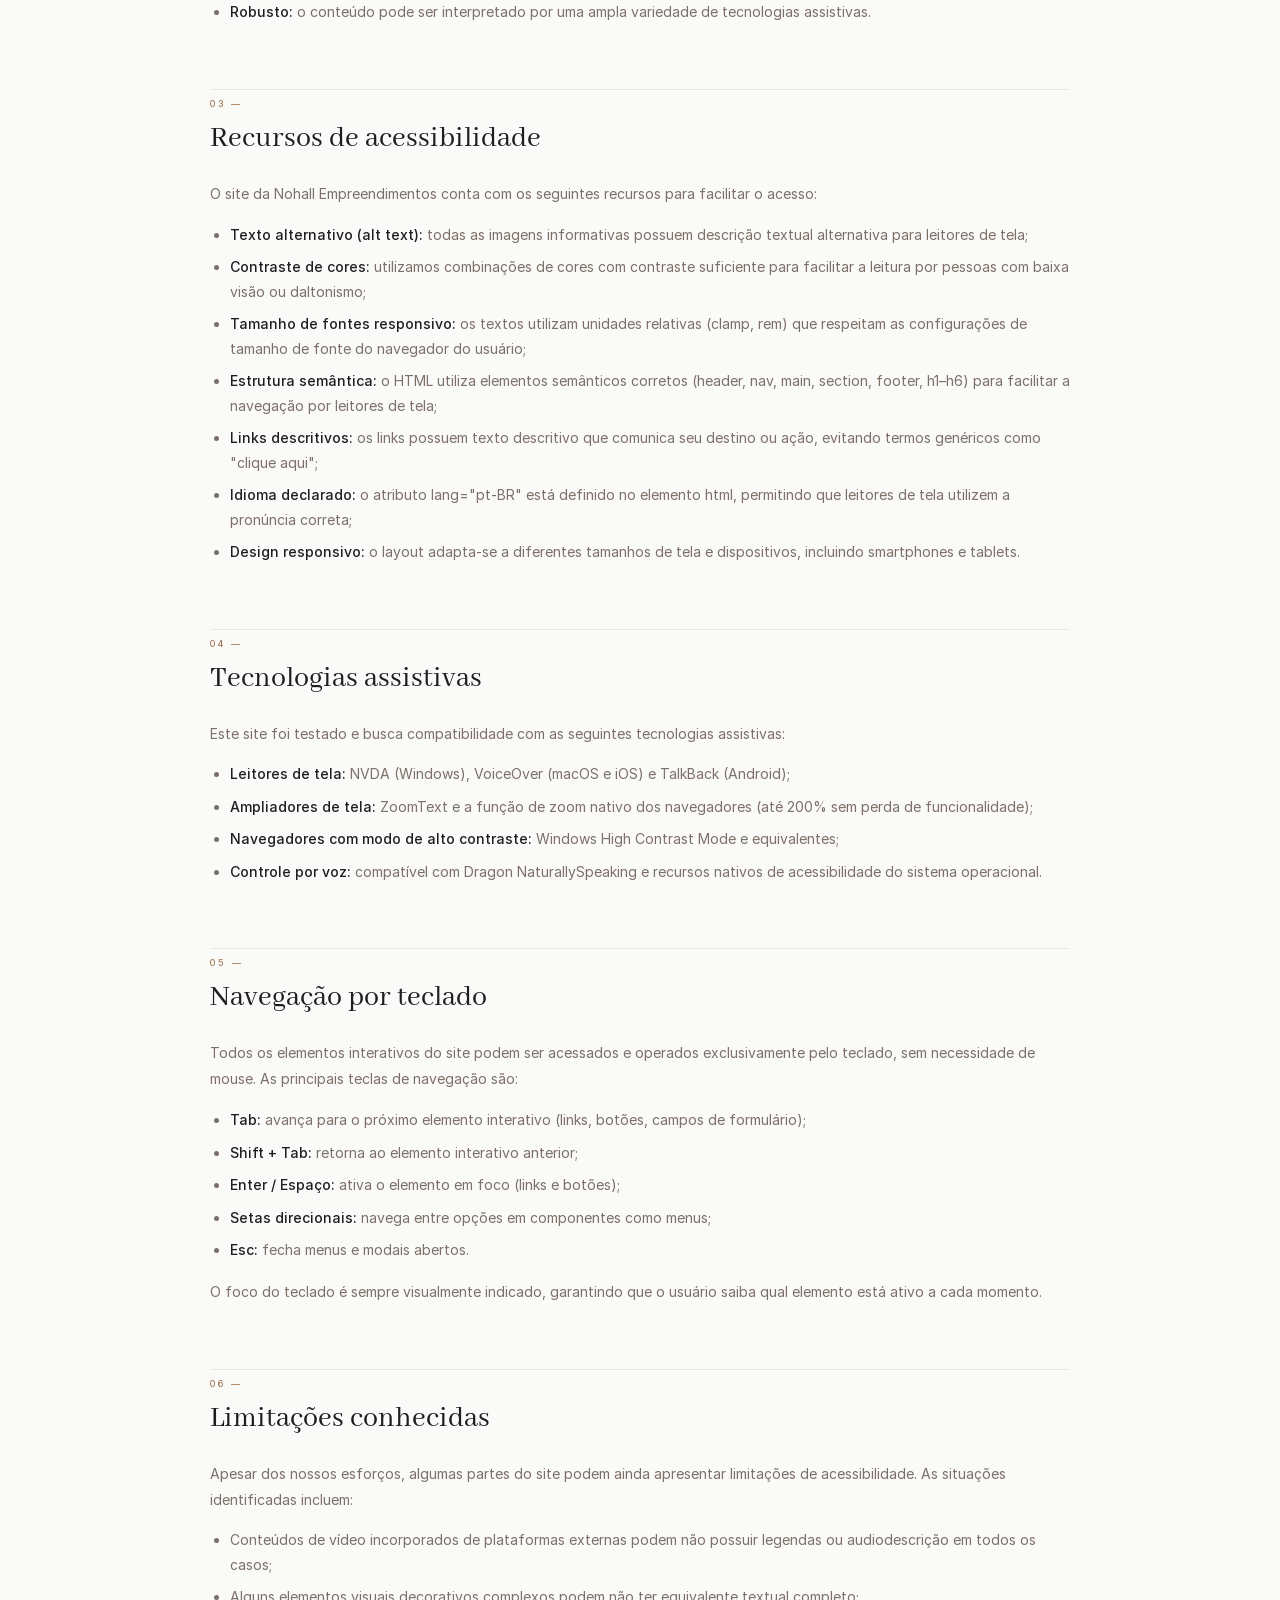
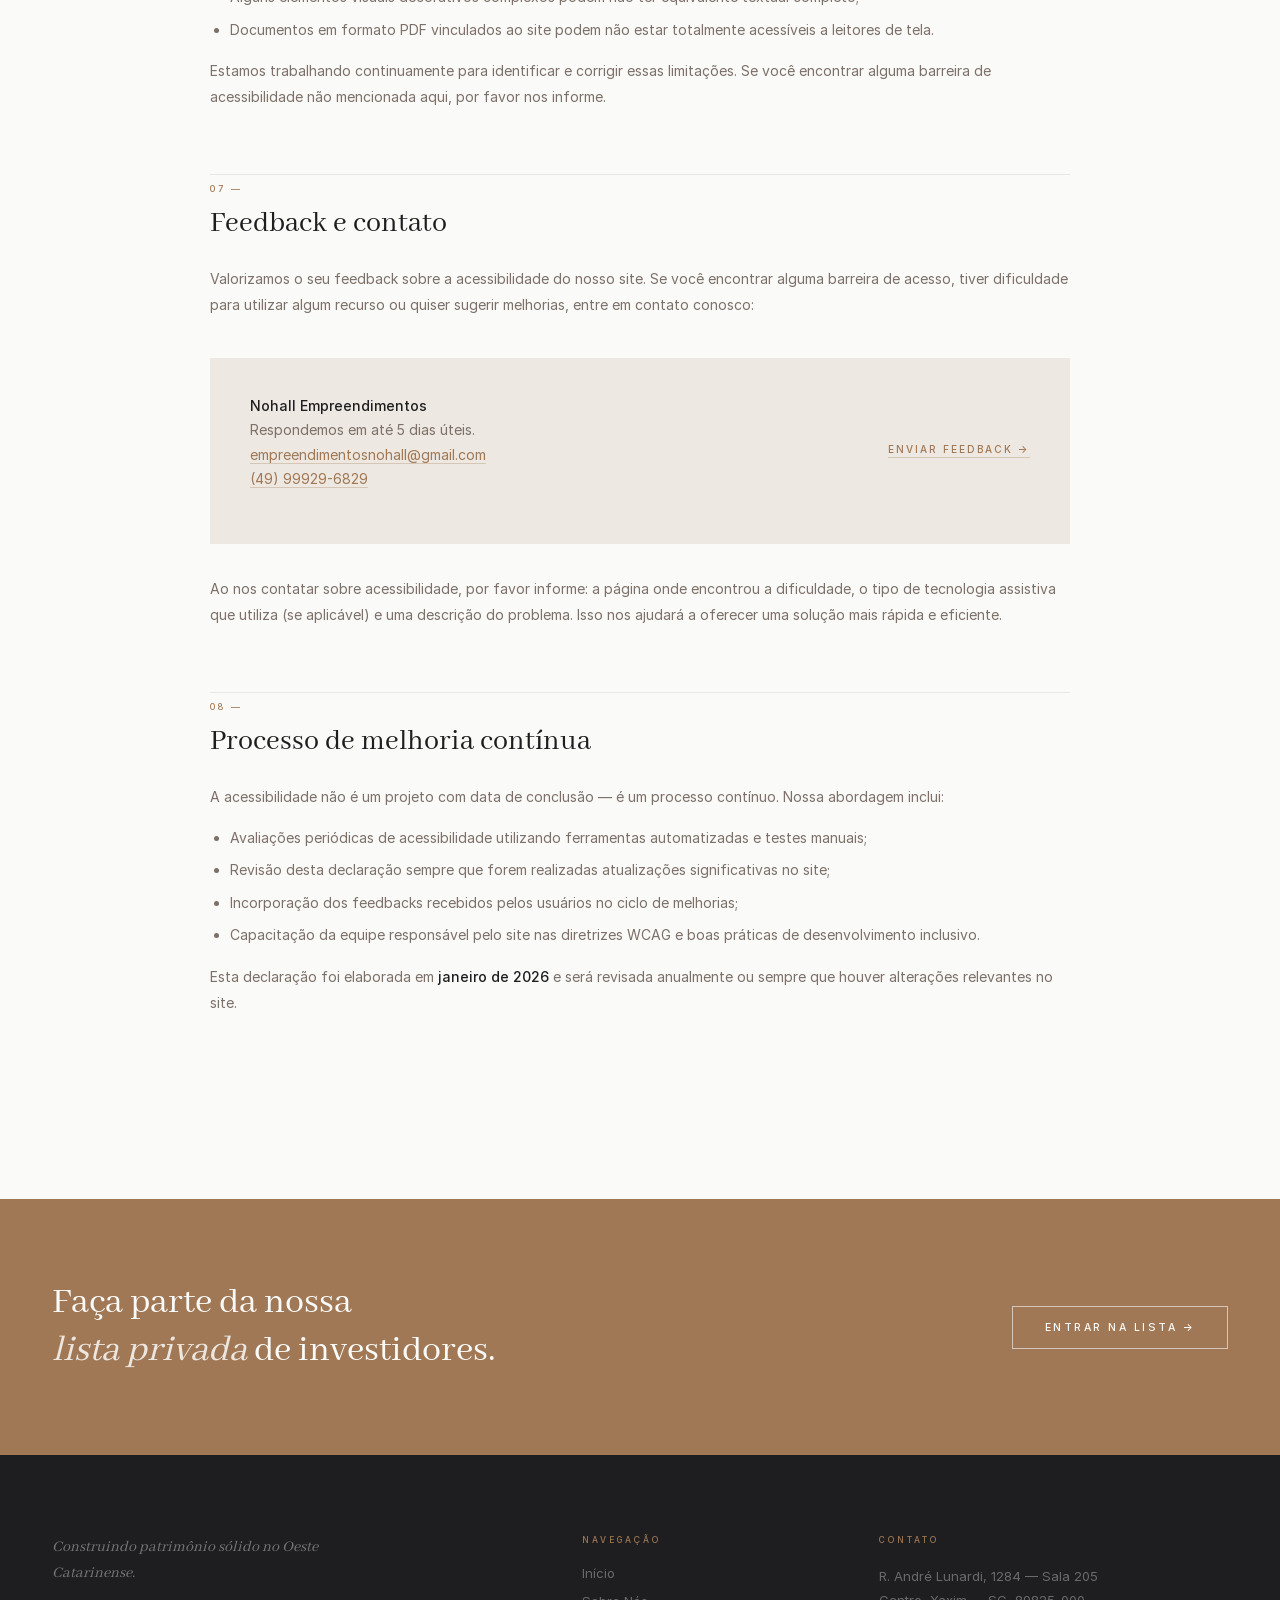
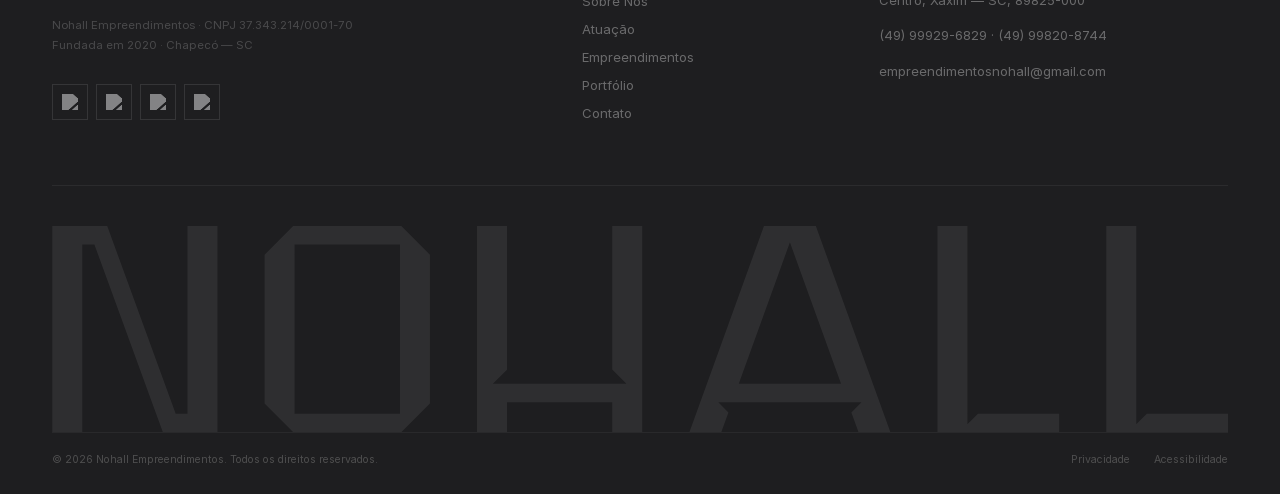
==== commit 777b019b: "Add files via upload" ====
--- a/acessibilidade.html
+++ b/acessibilidade.html
@@ -1,6 +1,29 @@
 <!DOCTYPE html>
 <html lang="pt-BR">
 <head>
+<meta charset="UTF-8">
+<meta name="viewport" content="width=device-width, initial-scale=1.0">
+<title>Acessibilidade — Nohall Empreendimentos</title>
+<meta name="description" content="Declaração de acessibilidade do site da Nohall Empreendimentos.">
+<meta name="robots" content="index, follow">
+<link rel="canonical" href="https://www.nohallempreendimentos.com.br/acessibilidade.html">
+<meta property="og:title" content="Acessibilidade — Nohall">
+<meta property="og:description" content="Declaração de acessibilidade do site da Nohall Empreendimentos.">
+<meta property="og:image" content="https://www.nohallempreendimentos.com.br/images/og-cover.jpg">
+<meta property="og:url" content="https://www.nohallempreendimentos.com.br/acessibilidade.html">
+<meta property="og:type" content="website">
+<meta property="og:locale" content="pt_BR">
+<meta property="og:site_name" content="Nohall Empreendimentos">
+<meta name="twitter:card" content="summary_large_image">
+<meta name="twitter:title" content="Acessibilidade — Nohall">
+<link rel="preload" href="fonts/abhaya-libre-v18-latin-regular.woff2" as="font" type="font/woff2" crossorigin>
+<link rel="preload" href="fonts/Inter-Regular.woff2" as="font" type="font/woff2" crossorigin>
+<link rel="preload" href="fonts/Inter-Medium.woff2" as="font" type="font/woff2" crossorigin>
+<meta name="twitter:description" content="Declaração de acessibilidade do site da Nohall Empreendimentos.">
+<script type="application/ld+json">
+{"@context":"https://schema.org","@type":"BreadcrumbList","itemListElement":[{"@type":"ListItem","position":1,"name":"Início","item":"https://www.nohallempreendimentos.com.br/"},{"@type":"ListItem","position":2,"name":"Acessibilidade","item":"https://www.nohallempreendimentos.com.br/acessibilidade.html"}]}
+</script>
+
 <style>
 
 
@@ -12,6 +35,7 @@
 <style>
 
 *,*::before,*::after{box-sizing:border-box;margin:0;padding:0;}
+.sr-only{position:absolute;width:1px;height:1px;padding:0;margin:-1px;overflow:hidden;clip:rect(0,0,0,0);white-space:nowrap;border:0;}
 html{scroll-behavior:smooth;}
 body{font-family:var(--sans);background:var(--white);color:var(--mirage);overflow-x:hidden;-webkit-font-smoothing:antialiased;}
 a{text-decoration:none;color:inherit;}
@@ -108,19 +132,15 @@
 .doc-contact-link:hover{color:var(--pastel-brown);border-color:var(--pastel-brown);}
 @media(max-width:900px){.doc-section{padding:64px 32px 80px;}.doc-toc{padding:24px 24px;}.doc-contact-box{flex-direction:column;align-items:flex-start;gap:20px;padding:28px 24px;}}
 </style>
-<meta charset="UTF-8">
-<meta name="viewport" content="width=device-width, initial-scale=1.0">
-<title>Acessibilidade — Nohall Empreendimentos</title>
-<meta name="description" content="Declaração de Acessibilidade da Nohall Empreendimentos. Nosso compromisso com a inclusão digital e acesso universal ao site.">
 
 <style>
 
-@font-face{font-family:'AbhayaLibre';src:url('fonts/AbhayaLibre-Regular.ttf') format('truetype');font-weight:400;font-display:swap;}
-@font-face{font-family:'AbhayaLibre';src:url('fonts/AbhayaLibre-Medium.ttf') format('truetype');font-weight:500;font-display:swap;}
-@font-face{font-family:'Inter';src:url('fonts/Inter-Light-BETA.otf') format('opentype');font-weight:300;font-display:swap;}
-@font-face{font-family:'Inter';src:url('fonts/Inter-Regular.otf') format('opentype');font-weight:400;font-display:swap;}
-@font-face{font-family:'Inter';src:url('fonts/Inter-Italic.otf') format('opentype');font-weight:400;font-style:italic;font-display:swap;}
-@font-face{font-family:'Inter';src:url('fonts/Inter-Medium.otf') format('opentype');font-weight:500;font-display:swap;}
+@font-face{font-family:'AbhayaLibre';src:url('fonts/abhaya-libre-v18-latin-regular.woff2') format('woff2');font-weight:400;font-display:swap;}
+@font-face{font-family:'AbhayaLibre';src:url('fonts/abhaya-libre-v18-latin-500.woff2') format('woff2');font-weight:500;font-display:swap;}
+@font-face{font-family:'Inter';src:url('fonts/Inter-Light.woff2') format('woff2');font-weight:300;font-display:swap;}
+@font-face{font-family:'Inter';src:url('fonts/Inter-Regular.woff2') format('woff2');font-weight:400;font-display:swap;}
+@font-face{font-family:'Inter';src:url('fonts/Inter-Italic.woff2') format('woff2');font-weight:400;font-style:italic;font-display:swap;}
+@font-face{font-family:'Inter';src:url('fonts/Inter-Medium.woff2') format('woff2');font-weight:500;font-display:swap;}
 
 </style>
 <style>
@@ -399,14 +419,14 @@
     </div>
     <div>
       <div class="footer-nav-label">Navegação</div>
-      <nav class="footer-nav-list">
+      <nav class="footer-nav-list" aria-label="Navegação do rodapé">
         <a href="index.html">Início</a><a href="sobre-nos.html">Sobre Nós</a><a href="atuacao.html">Atuação</a>
         <a href="empreendimentos.html">Empreendimentos</a><a href="portfolio.html">Portfólio</a><a href="contato.html">Contato</a>
       </nav>
     </div>
     <div>
       <div class="footer-nav-label">Contato</div>
-      <div class="footer-contact-item"><a href="https://maps.google.com" target="_blank">R. André Lunardi, 1284 — Sala 205<br>Centro, Xaxim — SC, 89825-000</a></div>
+      <div class="footer-contact-item"><a href="https://maps.google.com/maps?q=R.+André+Lunardi,+1284+Xaxim+SC+89825-000" target="_blank">R. André Lunardi, 1284 — Sala 205<br>Centro, Xaxim — SC, 89825-000</a></div>
       <div class="footer-contact-item"><a href="https://wa.me/5549999296829">(49) 99929-6829</a> · <a href="https://wa.me/5549998208744">(49) 99820-8744</a></div>
       <div class="footer-contact-item"><a href="mailto:empreendimentosnohall@gmail.com">empreendimentosnohall@gmail.com</a></div>
     </div>
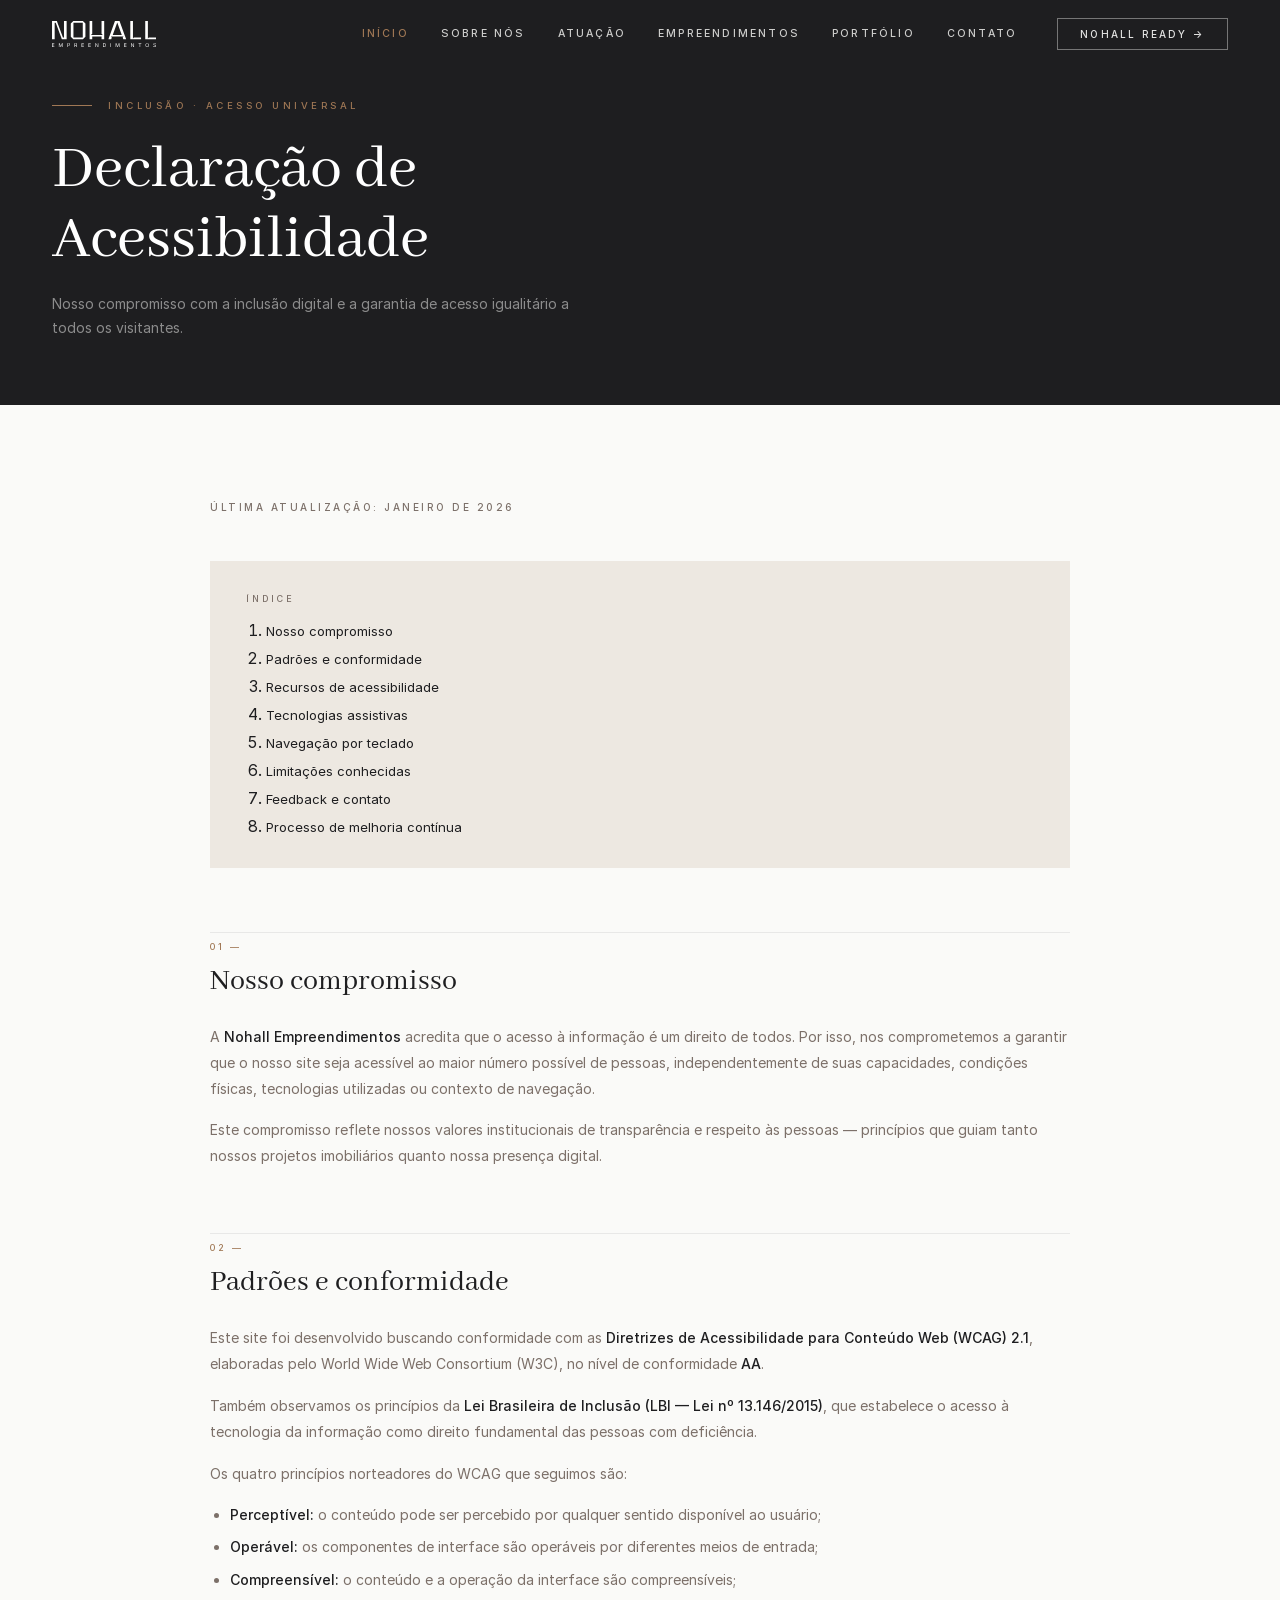
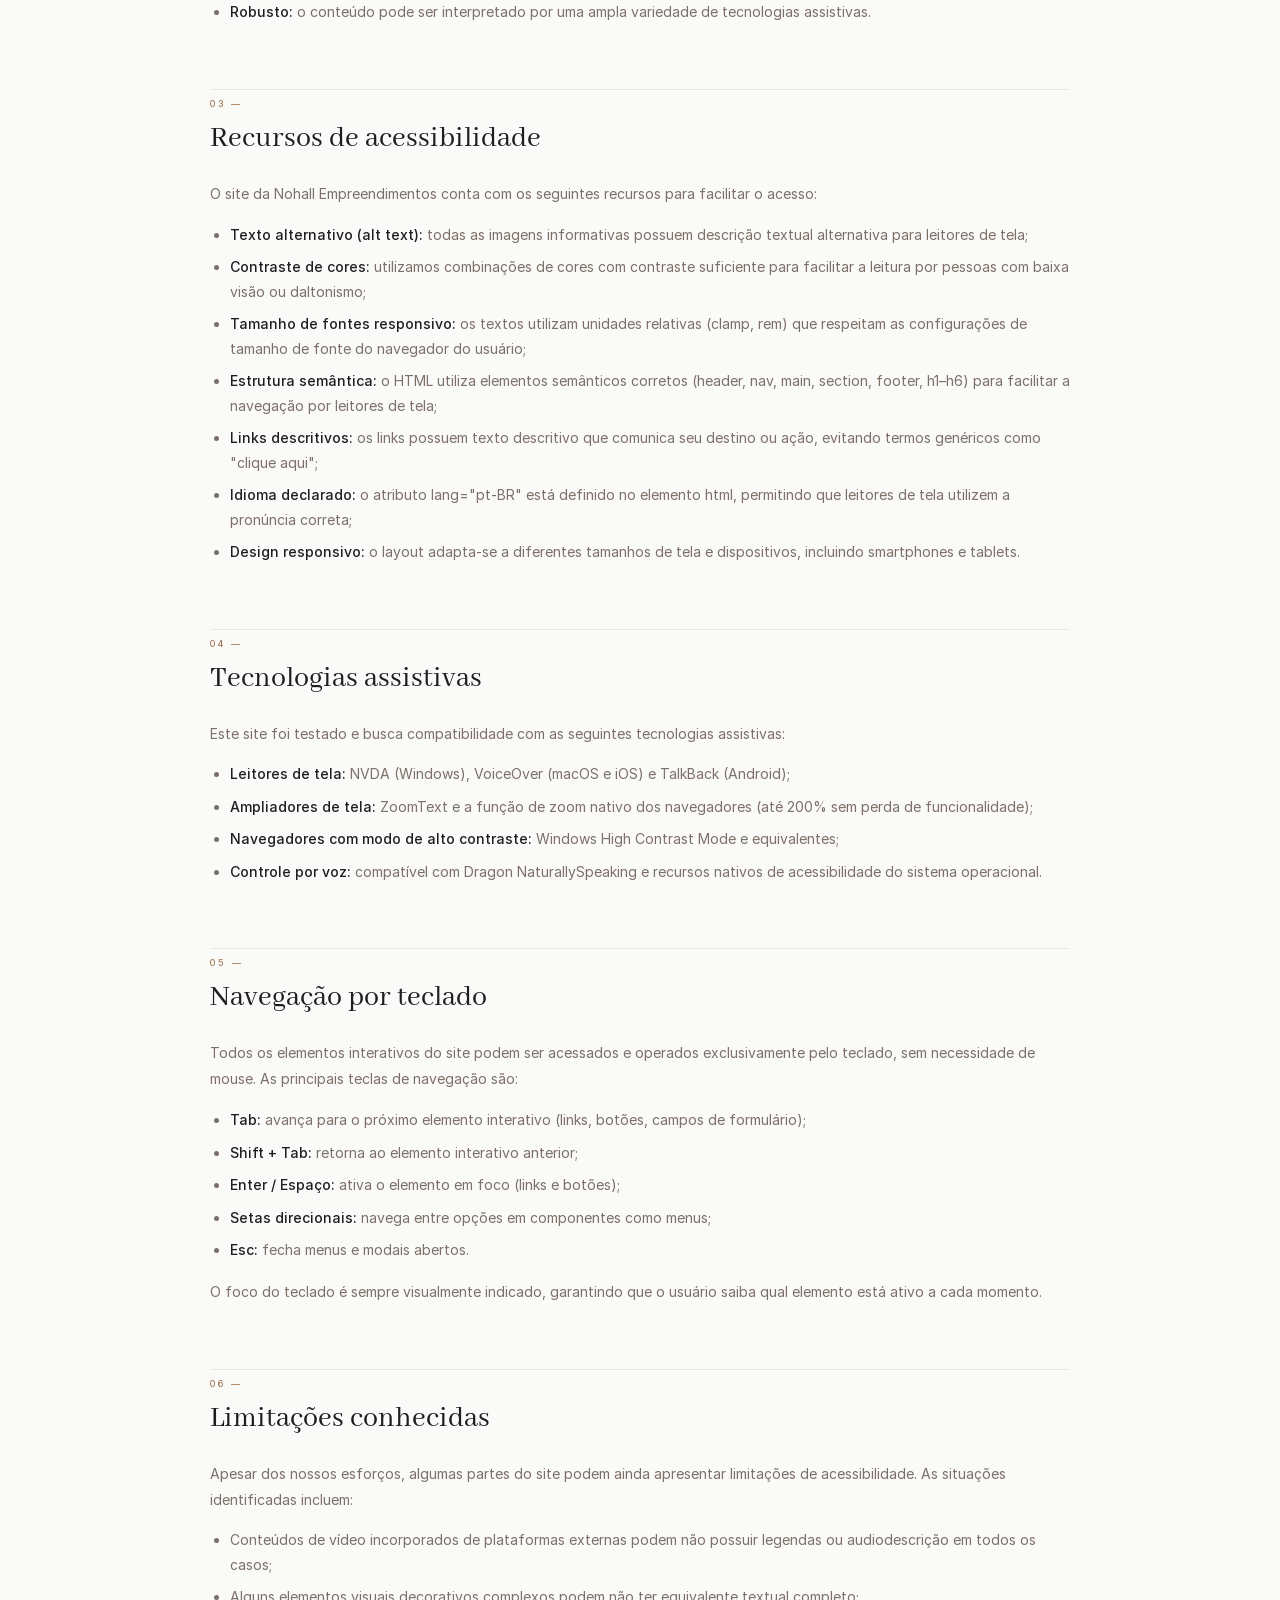
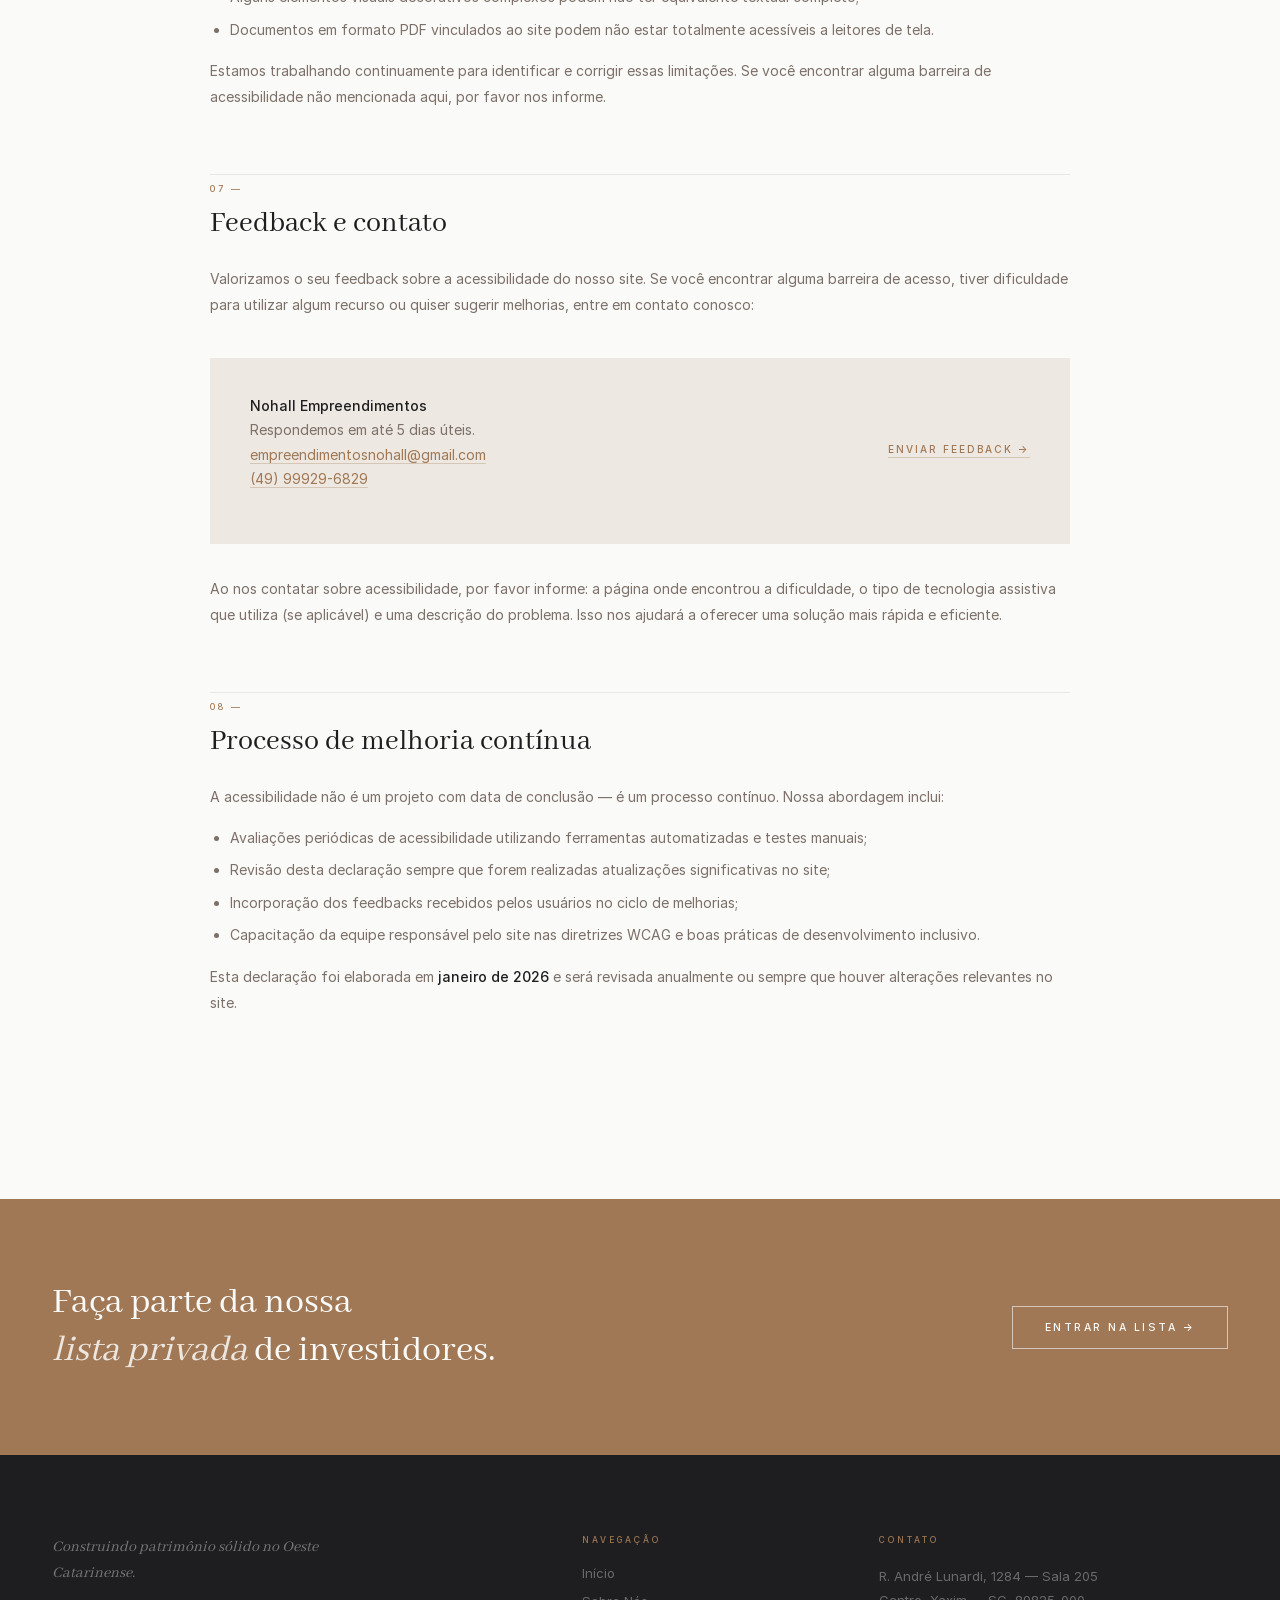
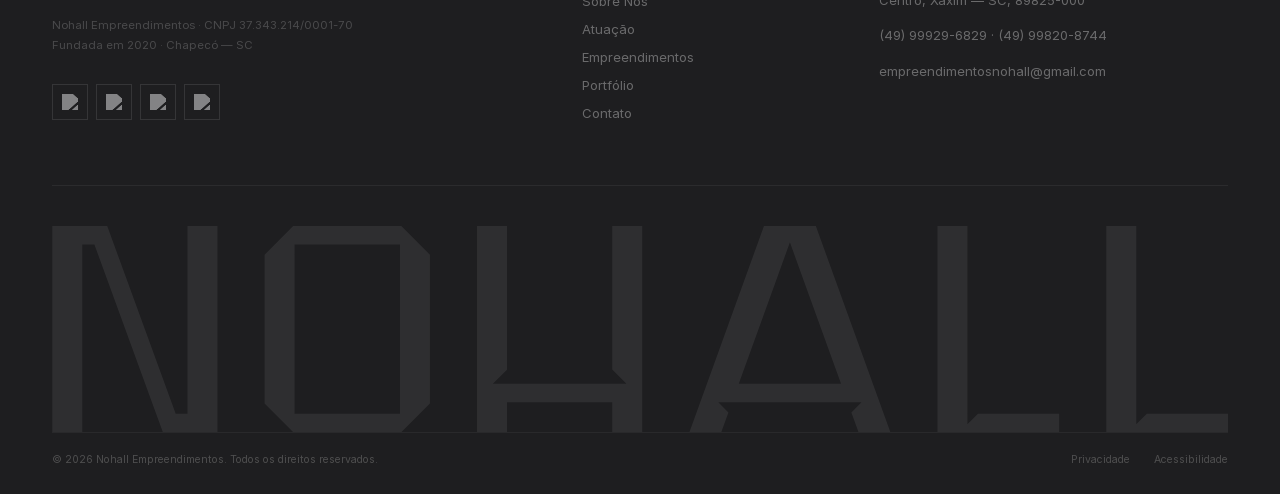
==== commit 46a844cf: "feat: add NOHALL Ready public experience" ====
--- a/acessibilidade.html
+++ b/acessibilidade.html
@@ -4,13 +4,16 @@
 <meta charset="UTF-8">
 <meta name="viewport" content="width=device-width, initial-scale=1.0">
 <title>Acessibilidade — Nohall Empreendimentos</title>
+<link rel="icon" type="image/png" sizes="32x32" href="/favicon.png">
+<link rel="icon" type="image/x-icon" href="/favicon.ico">
+<link rel="apple-touch-icon" sizes="180x180" href="/favicon.png">
 <meta name="description" content="Declaração de acessibilidade do site da Nohall Empreendimentos.">
 <meta name="robots" content="index, follow">
-<link rel="canonical" href="https://www.nohallempreendimentos.com.br/acessibilidade.html">
+<link rel="canonical" href="https://nohallempreendimentos.com.br/acessibilidade.html">
 <meta property="og:title" content="Acessibilidade — Nohall">
 <meta property="og:description" content="Declaração de acessibilidade do site da Nohall Empreendimentos.">
-<meta property="og:image" content="https://www.nohallempreendimentos.com.br/images/og-cover.jpg">
-<meta property="og:url" content="https://www.nohallempreendimentos.com.br/acessibilidade.html">
+<meta property="og:image" content="https://nohallempreendimentos.com.br/images/og-cover.webp">
+<meta property="og:url" content="https://nohallempreendimentos.com.br/acessibilidade.html">
 <meta property="og:type" content="website">
 <meta property="og:locale" content="pt_BR">
 <meta property="og:site_name" content="Nohall Empreendimentos">
@@ -21,7 +24,7 @@
 <link rel="preload" href="fonts/Inter-Medium.woff2" as="font" type="font/woff2" crossorigin>
 <meta name="twitter:description" content="Declaração de acessibilidade do site da Nohall Empreendimentos.">
 <script type="application/ld+json">
-{"@context":"https://schema.org","@type":"BreadcrumbList","itemListElement":[{"@type":"ListItem","position":1,"name":"Início","item":"https://www.nohallempreendimentos.com.br/"},{"@type":"ListItem","position":2,"name":"Acessibilidade","item":"https://www.nohallempreendimentos.com.br/acessibilidade.html"}]}
+{"@context":"https://schema.org","@type":"BreadcrumbList","itemListElement":[{"@type":"ListItem","position":1,"name":"Início","item":"https://nohallempreendimentos.com.br/"},{"@type":"ListItem","position":2,"name":"Acessibilidade","item":"https://nohallempreendimentos.com.br/acessibilidade.html"}]}
 </script>
 
 <style>
@@ -215,7 +218,7 @@
 <nav class="mob-nav" id="mobNav">
   <button class="mob-close" onclick="document.getElementById('mobNav').classList.remove('open')">✕</button>
   <a href="index.html">Início</a><a href="sobre-nos.html">Sobre Nós</a><a href="atuacao.html">Atuação</a>
-  <a href="empreendimentos.html">Empreendimentos</a><a href="portfolio.html">Portfólio</a><a href="contato.html">Contato</a>
+  <a href="empreendimentos.html">Empreendimentos</a><a href="portfolio.html">Portfólio</a><a href="contato.html">Contato</a><a href="/ready">NOHALL Ready</a>
 </nav>
 <header class="site-header" id="siteHeader">
   <div class="header-inner">
@@ -224,7 +227,7 @@
       <img class="logo-dark"  src="[data-uri]"  alt="Nohall Empreendimentos">
     </a>
     <nav class="header-nav"><a href="index.html" class="active">Início</a><a href="sobre-nos.html">Sobre Nós</a><a href="atuacao.html">Atuação</a><a href="empreendimentos.html">Empreendimentos</a><a href="portfolio.html">Portfólio</a><a href="contato.html">Contato</a></nav>
-    <a href="lista-privada.html" class="header-cta">Lista Privada →</a>
+    <a href="/ready" class="header-cta">NOHALL Ready →</a>
     <div class="ham" onclick="document.getElementById('mobNav').classList.add('open')"><span></span><span></span><span></span></div>
   </div>
 </header>
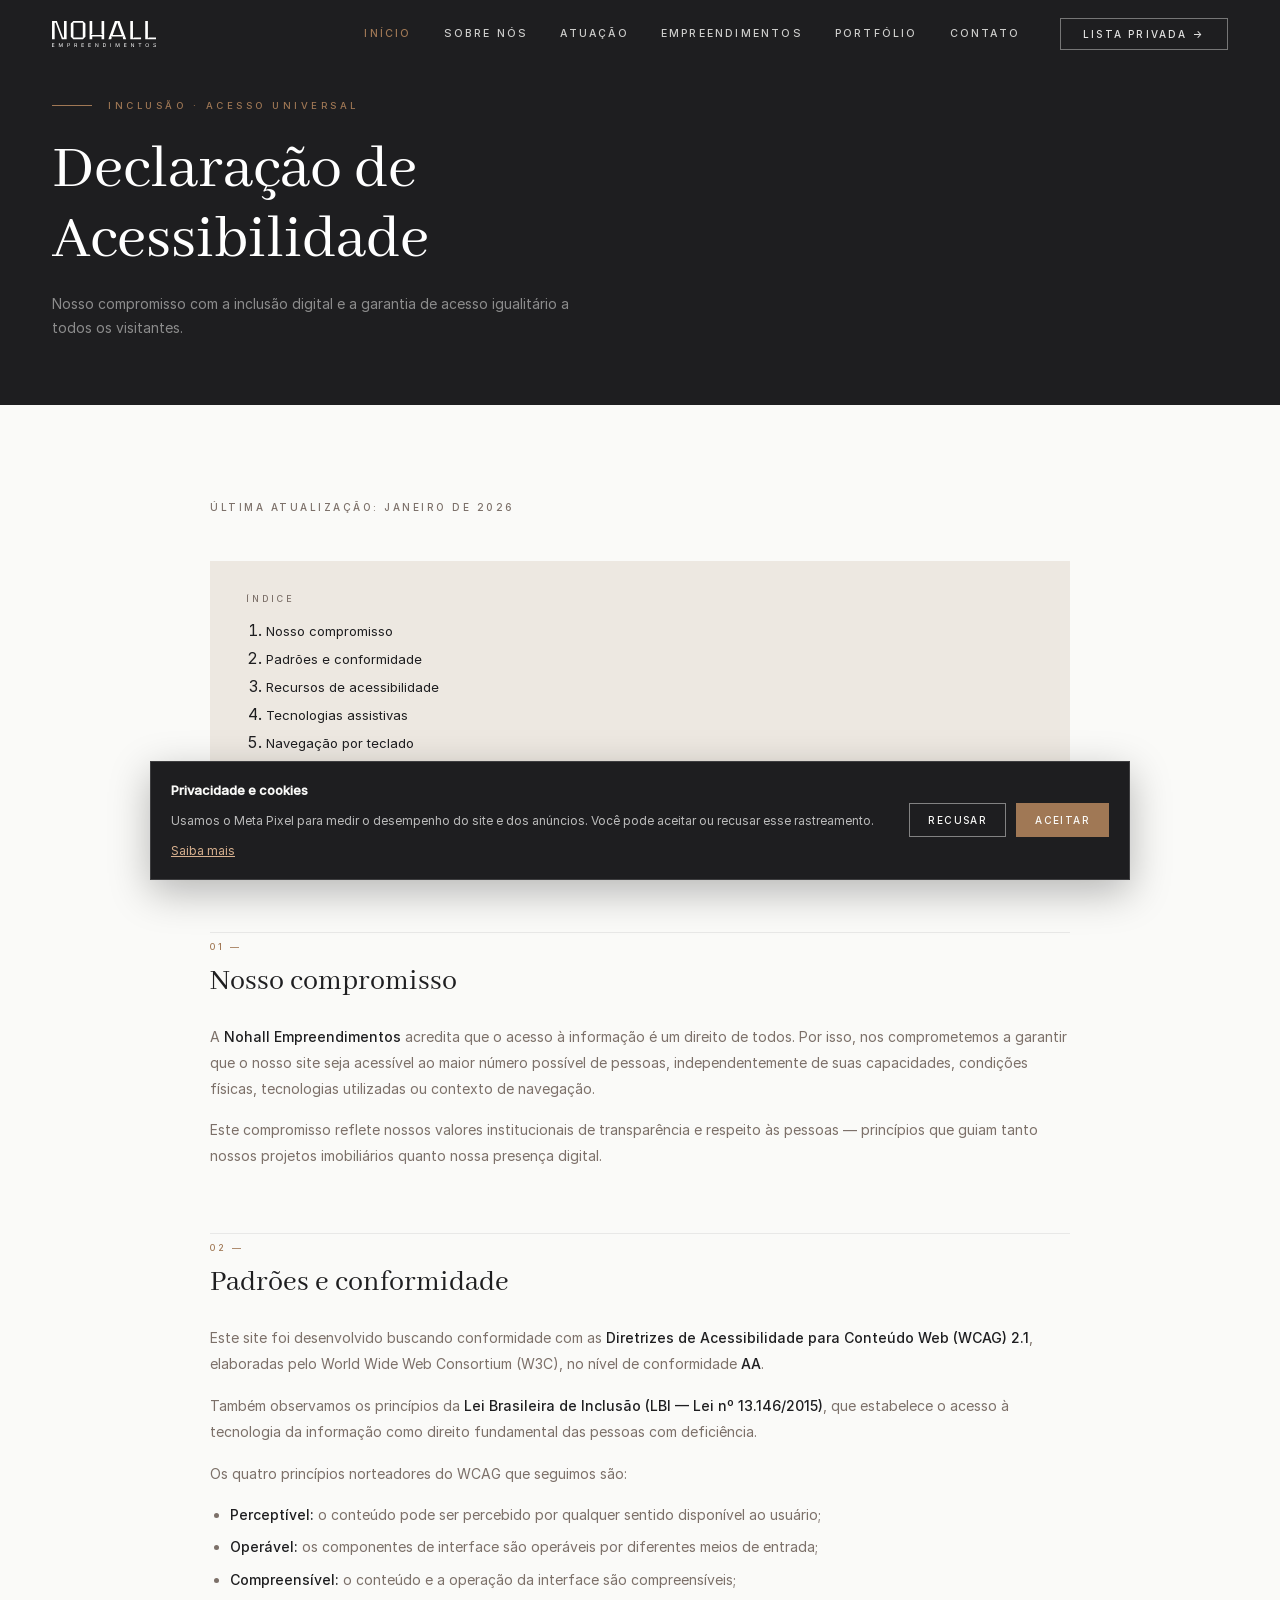
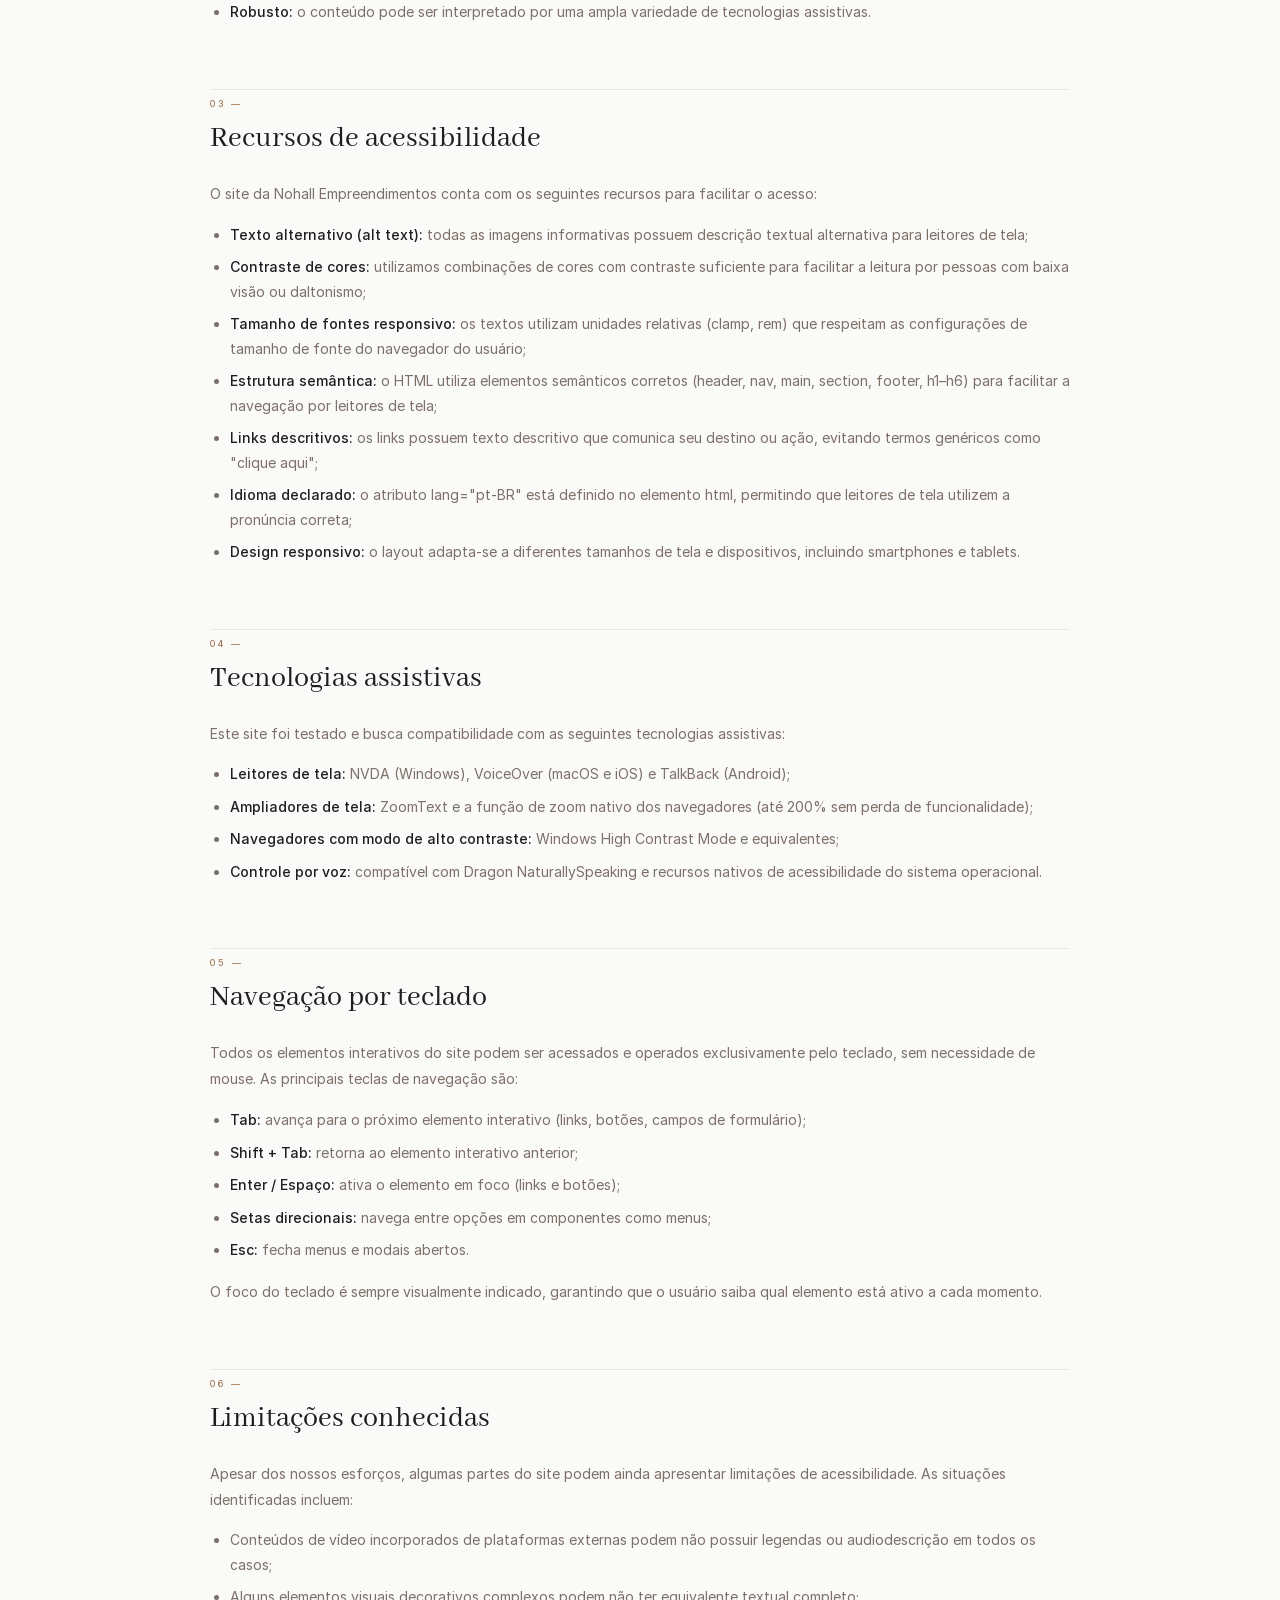
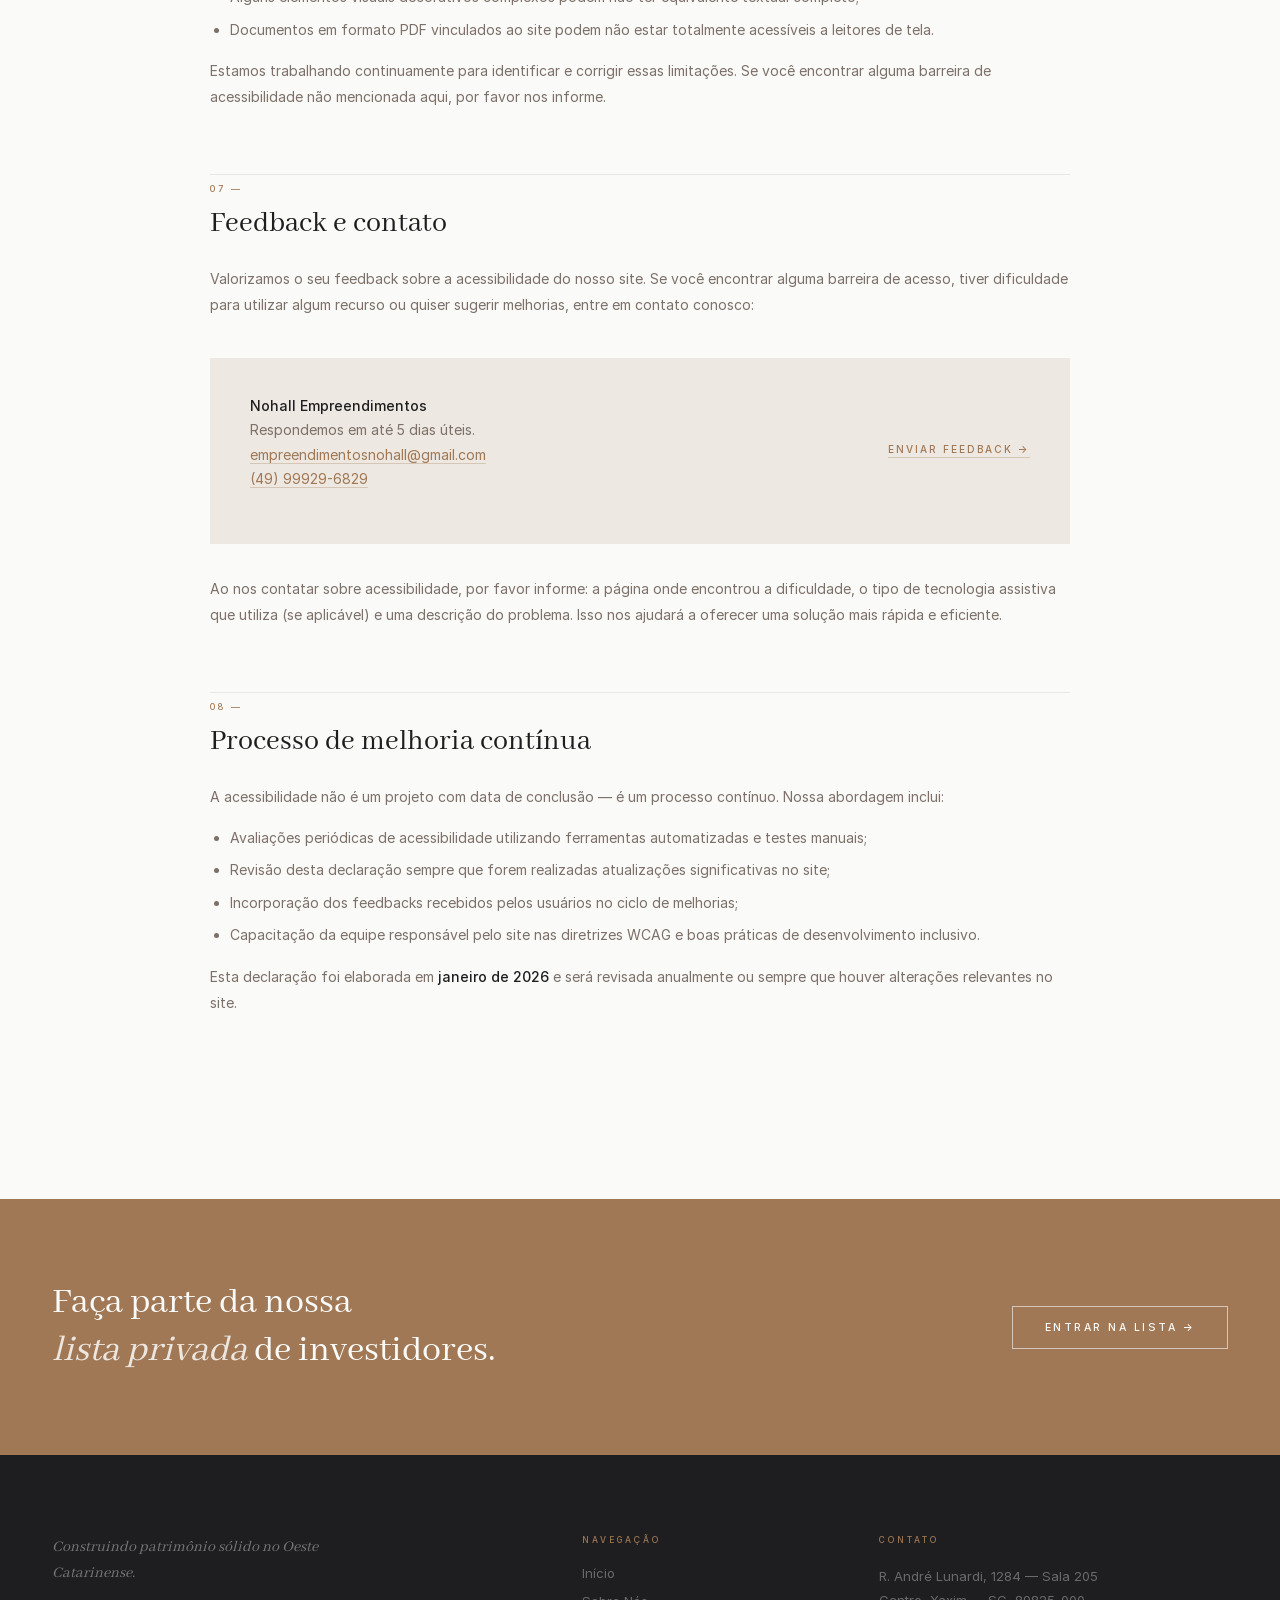
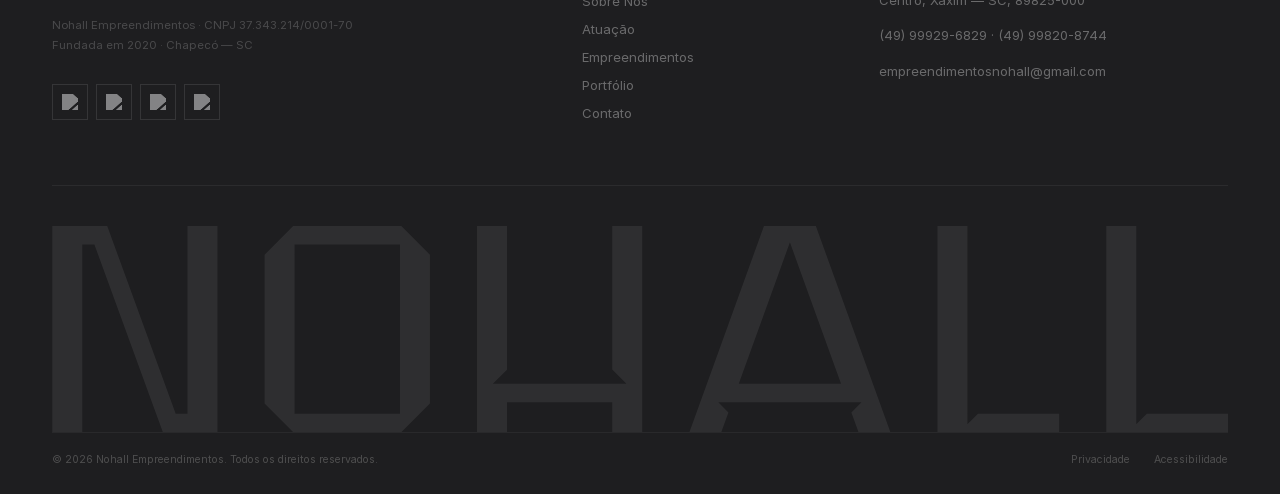
==== commit 6a9939ef: "Implementa Meta Pixel com consentimento e eventos" ====
--- a/acessibilidade.html
+++ b/acessibilidade.html
@@ -9,11 +9,11 @@
 <link rel="apple-touch-icon" sizes="180x180" href="/favicon.png">
 <meta name="description" content="Declaração de acessibilidade do site da Nohall Empreendimentos.">
 <meta name="robots" content="index, follow">
-<link rel="canonical" href="https://nohallempreendimentos.com.br/acessibilidade.html">
+<link rel="canonical" href="https://www.nohallempreendimentos.com.br/acessibilidade.html">
 <meta property="og:title" content="Acessibilidade — Nohall">
 <meta property="og:description" content="Declaração de acessibilidade do site da Nohall Empreendimentos.">
-<meta property="og:image" content="https://nohallempreendimentos.com.br/images/og-cover.webp">
-<meta property="og:url" content="https://nohallempreendimentos.com.br/acessibilidade.html">
+<meta property="og:image" content="https://www.nohallempreendimentos.com.br/images/og-cover.jpg">
+<meta property="og:url" content="https://www.nohallempreendimentos.com.br/acessibilidade.html">
 <meta property="og:type" content="website">
 <meta property="og:locale" content="pt_BR">
 <meta property="og:site_name" content="Nohall Empreendimentos">
@@ -24,7 +24,7 @@
 <link rel="preload" href="fonts/Inter-Medium.woff2" as="font" type="font/woff2" crossorigin>
 <meta name="twitter:description" content="Declaração de acessibilidade do site da Nohall Empreendimentos.">
 <script type="application/ld+json">
-{"@context":"https://schema.org","@type":"BreadcrumbList","itemListElement":[{"@type":"ListItem","position":1,"name":"Início","item":"https://nohallempreendimentos.com.br/"},{"@type":"ListItem","position":2,"name":"Acessibilidade","item":"https://nohallempreendimentos.com.br/acessibilidade.html"}]}
+{"@context":"https://schema.org","@type":"BreadcrumbList","itemListElement":[{"@type":"ListItem","position":1,"name":"Início","item":"https://www.nohallempreendimentos.com.br/"},{"@type":"ListItem","position":2,"name":"Acessibilidade","item":"https://www.nohallempreendimentos.com.br/acessibilidade.html"}]}
 </script>
 
 <style>
@@ -213,12 +213,13 @@
 @media(max-width:900px){.cta-band{padding:64px 32px;}.cta-band-inner{flex-direction:column;align-items:flex-start;gap:32px;}.footer-top{grid-template-columns:1fr;gap:40px;}.site-footer{padding:56px 32px 0;}}
 
 </style>
+<script src="/meta-pixel.js" defer></script>
 </head>
 <body>
 <nav class="mob-nav" id="mobNav">
   <button class="mob-close" onclick="document.getElementById('mobNav').classList.remove('open')">✕</button>
   <a href="index.html">Início</a><a href="sobre-nos.html">Sobre Nós</a><a href="atuacao.html">Atuação</a>
-  <a href="empreendimentos.html">Empreendimentos</a><a href="portfolio.html">Portfólio</a><a href="contato.html">Contato</a><a href="/ready">NOHALL Ready</a>
+  <a href="empreendimentos.html">Empreendimentos</a><a href="portfolio.html">Portfólio</a><a href="contato.html">Contato</a>
 </nav>
 <header class="site-header" id="siteHeader">
   <div class="header-inner">
@@ -227,7 +228,7 @@
       <img class="logo-dark"  src="[data-uri]"  alt="Nohall Empreendimentos">
     </a>
     <nav class="header-nav"><a href="index.html" class="active">Início</a><a href="sobre-nos.html">Sobre Nós</a><a href="atuacao.html">Atuação</a><a href="empreendimentos.html">Empreendimentos</a><a href="portfolio.html">Portfólio</a><a href="contato.html">Contato</a></nav>
-    <a href="/ready" class="header-cta">NOHALL Ready →</a>
+    <a href="lista-privada.html" class="header-cta">Lista Privada →</a>
     <div class="ham" onclick="document.getElementById('mobNav').classList.add('open')"><span></span><span></span><span></span></div>
   </div>
 </header>
@@ -442,4 +443,4 @@
 </footer>
 <script>(function(){var h=document.getElementById('siteHeader');function u(){h.classList.toggle('scrolled',window.scrollY>10);}window.addEventListener('scroll',u,{passive:true});u();})();</script>
 </body>
-</html>+</html>
